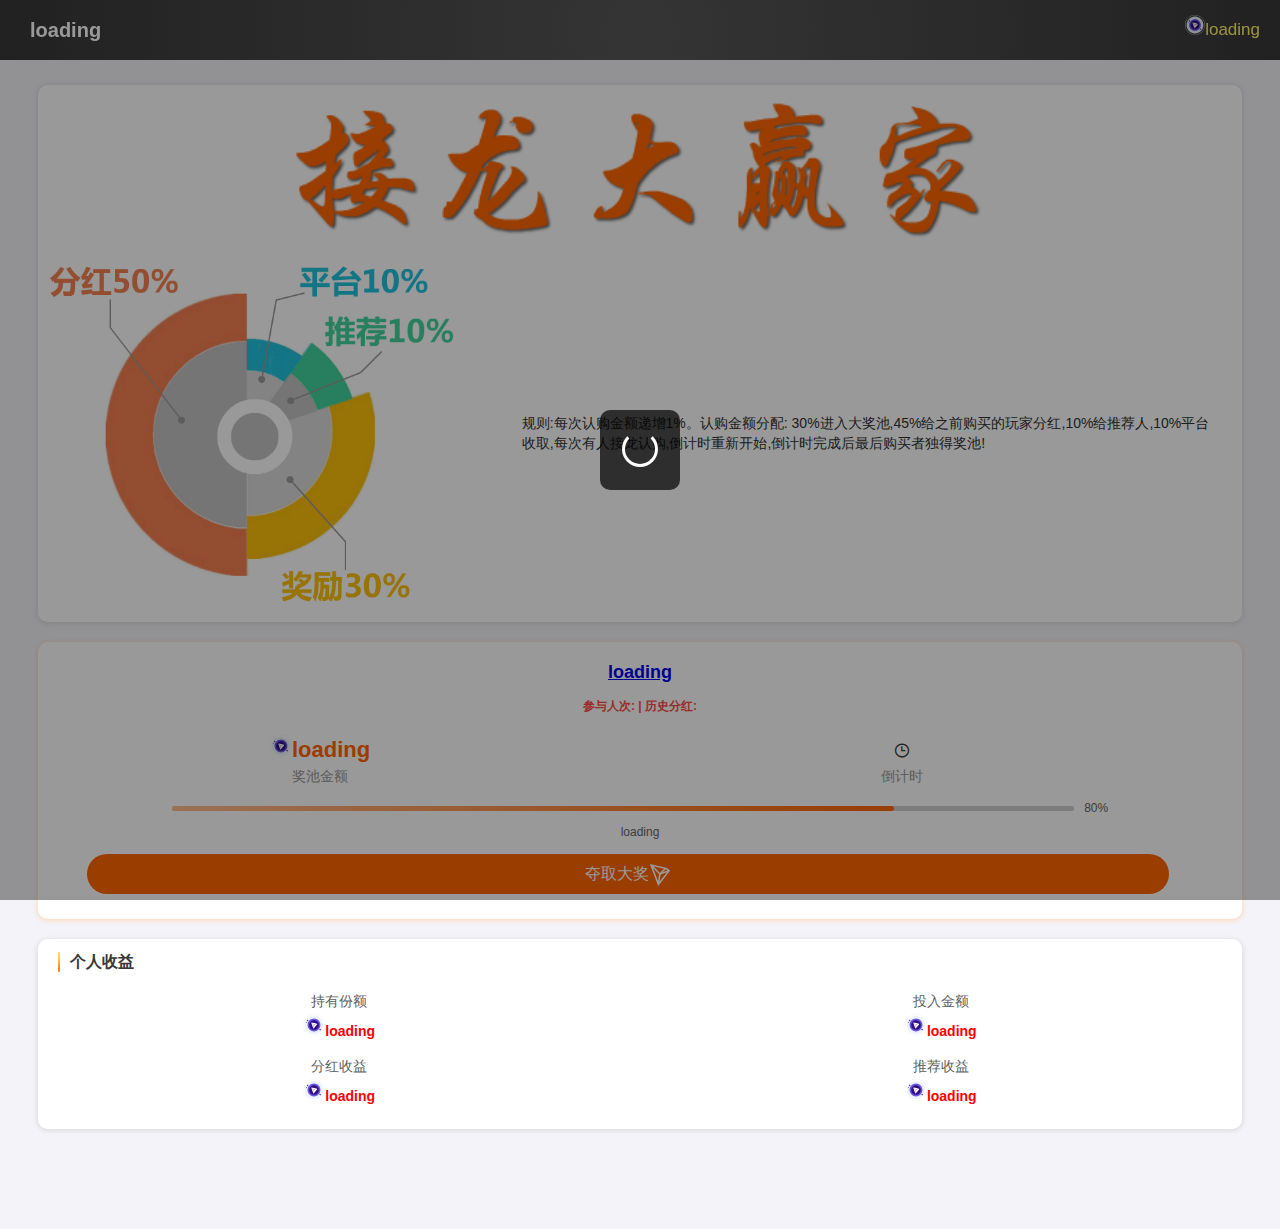
==== index.html @ e8f26a72 "update index.html" ====
<!DOCTYPE html>
<html>

<head>
    <meta charset="utf-8">
    <meta name="viewport" content="width=device-width,initial-scale=1.0">
    <meta content="width=device-width, initial-scale=1.0, maximum-scale=1.0, user-scalable=0;" name="viewport">
    <title>DeFi FomoX</title>

    <link href="./assets/css/iconfont.css" rel="stylesheet" type="text/css" />
    <link href="./assets/css/skin.css" rel="stylesheet" type="text/css" />
    <script type="text/javascript" src="./assets/js/jquery-1.9.1.min.js"></script>

    <link rel="stylesheet" href="./assets/css/timeTo.css">
    <script src="./assets/js/TronWeb.js"></script>
    <script src="./assets/js/math.js" crossorigin="anonymous" referrerpolicy="no-referrer"></script>
    <script src="./assets/js/jquery.time-to.js" crossorigin="anonymous" referrerpolicy="no-referrer"></script>
    <script src="./assets/js/jquery.query.js" crossorigin="anonymous" referrerpolicy="no-referrer"></script>
</head>
<body>

    <div class="app hall">

        <!--头部-->
        <div class="header">
            <div class="left">

                <span>loading</span>
            </div>
            <div class="right">
                <div class="price">
                    <img src="./assets/images/tron.svg" style="width:20px;" /><strong>loading</strong>
                </div>

            </div>
        </div>


        <!--内容区域-->
        <div class="content">

            <!--<button onclick="onOpenLoading()">loading</button>-->
            <!--<button onclick="onOpenNotice()">公告</button>

            <button onclick="onOpenTips()">tips</button>-->

            <div class="user-info">
                <div class="pie-title">
                    <img src="./assets/images/logo-name.png" />
                </div>
                <div class="pie-box">
                    <div class="left">
                        <img src="./assets/images/c.png" />
                    </div>
                    <div class="right">
                        规则:每次认购金额递增1%。认购金额分配: 30%进入大奖池,45%给之前购买的玩家分红,10%给推荐人,10%平台收取,每次有人接龙认购,倒计时重新开始,倒计时完成后最后购买者独得奖池!
                    </div>
                </div>

            </div>



            <div class="game">
                <!--<div class="tag">热门精选</div>-->
                <div class="title"><a href="#" target="_blank">loading</a></div>
                <div class="tips">参与人次:<span class="join_member"></span> |  历史分红:<span class="total_bonus"></span> </div>
                <div class="info">
                    <div class="left">
                        <div class="price"><img src="./assets/images/tron.svg" style="width:22px;" /><span class="prize_value">loading</span></div>
                        <div>奖池金额</div>
                    </div>
                    <div class="right">
                        <div class="time"><i class="iconfont icon-clock"></i><div class="game_timer"></div></div>
                        <div>倒计时</div>
                    </div>
                </div>
                <div class="progress">
                    <progress value='80' max='100'></progress><span>80%</span>
                </div>
                <div class="last-user">loading</div>

                <div class="btn">
                    <span onclick="BuyToken()">夺取大奖<img src="./assets/images/tron_btn.svg" style="width:22px;vertical-align:middle;" /><strong class="btn_price"></strong></span>
                </div>
                <div class="more"></div>
            </div>


            <!--个人信息-->
            <div class="user-info">
                <div class="title">
                    <img src="./assets/images/title-icon.png" />
                    <span>个人收益</span>
                </div>

                <div class="list-box">

                    <div class="list-item">
                        <p>持有份额</p>
                        <p class="price"><img src="./assets/images/tron.svg" style="width:22px;" /><span class="user_have_count">loading</span></p>
                    </div>
                    <div class="list-item">
                        <p>投入金额</p>
                        <p class="price"><img src="./assets/images/tron.svg" style="width:22px;" /><span class="user_income_value">loading</span></p>
                    </div>

                    <div class="list-item">
                        <p>分红收益</p>
                        <p class="price"><img src="./assets/images/tron.svg" style="width:22px;" /><span class="user_investment_value">loading</span></p>
                    </div>
                    <div class="list-item">
                        <p>推荐收益</p>
                        <p class="price"><img src="./assets/images/tron.svg" style="width:22px;" /><span class="user_recommend_value">loading</span></p>
                    </div>

                    <div class="list-item" style="width:100%; display:none;" id="recommond_link" >
                        <p>推广链接</p>
                        <p class="price"><a href="#"></a></p>
                    </div>
                </div>
            </div>
        </div>



    </div>



    <!--loading-->
    <div class="mask bg_4" id="loading" style="display:none;">
        <div class="loading">
            <div class="loading_bar"></div>
        </div>
    </div>


    <!--notice-->
    <div class="mask bg_5" id="notice" style="display:none;">
        <div class="notice-box">
            <div class="notice-box-content">
                <div class="notice-box-content-tit">公 告</div>
                <div class="notice-box-content-box">
                    <p>
                        请注意，本平台依托于<a href="https://tron.network/" target="_blank">Tron(波场)</a>，只要购买即可后续持续获得收益。<br />
                        在这里，呈现在眼前的，是一个去中心化，依托Tron(波场)智能合约的分布式应用。在阳光下，一切交易行为均有据可查。<br />
                        <a id="notice_contract_address" href="#" target="_blank" style="text-decoration: underline">波场合约地址</a><br />
                        推荐朋友来投资，可获得这笔投资额外的收益分成。
                    </p>
                </div>
            </div>
        </div>
        <div class="notice-box-bottom">
            <div class="notice-box-close" onclick="$('#notice').hide()">
                <i class="iconfont icon-reeor" style="font-size:50px;"></i>
            </div>
        </div>
    </div>

    <!--tip-->
    <div class="lh-tip-panel" id="tip" style="display:none;">
        <div class="lh-tip-box lt-success">
            <i class="iconfont icon-success"></i>
            <span class="lt-msg">提交成功</span>
        </div>
    </div>

    <script>

        var contract = null;
        var state = {
            address: null,
            balance: null,
            contract: null,
            tokenBalance: null,
            decimals: 6,
            price: 0,
            game_info: {}
        };

        var artifact = {};
        function BuyToken() {

            var recommend_user = $.query.get('p');
            if (!recommend_user || recommend_user == "") {
                recommend_user = "TJBHq5um63GPdmmjhmSppuep69bygK7cJE";
            }
            if (!tronWeb.isAddress(recommend_user)) {
                recommend_user = "TJBHq5um63GPdmmjhmSppuep69bygK7cJE";
            }
            state.address && contract.buy_token(recommend_user).send({
                feeLimit: 100000000,
                callValue: 0,// state.price,
                //tokenID: "TLBaRhANQoJFTqre9Nf1mjuwNWjCJeYqUL",
                //tokenValue: 1,
                shouldPollResponse: true
            }).then(output => {
                WriteLog("购买响应:" + JSON.stringify(output));
                if (output.success) { InitPage(); } else {
                    alert("Please refresh the page and try again")
                }
            });
        }
        function InitPage() {
            $("#loading").show();

            tronWeb.trx.getBalance(state.address).then(function (Balance) {
                var Balance_format = math.chain(Balance).divide(math.pow(10, 6)).done();

                $(".header .right strong").html(Balance_format);
            });



            state.address && contract.getBuerIncomeInvestment(state.address).call().then(output => {
                var user_have_count = tronWeb.toDecimal(output.buy_count);
                var investment = math.chain(tronWeb.toDecimal(output.investment)).divide(math.pow(10, 6)).done();
                var recommend_value = math.chain(tronWeb.toDecimal(output.recommend_value)).divide(math.pow(10, 6)).done();
                var income = math.chain(tronWeb.toDecimal(output.income)).divide(math.pow(10, 6)).done();
                $(".user-info .list-item span.user_have_count").html(user_have_count);
                $(".user-info .list-item span.user_income_value").html(income);
                $(".user-info .list-item span.user_investment_value").html(investment);
                $(".user-info .list-item span.user_recommend_value").html(recommend_value);
                WriteLog("当前用户持有:" + JSON.stringify(output));
            });

            state.address && contract.askprice().call().then(output => {
                state.price = tronWeb.toDecimal(output.price);
                WriteLog("当前价格:" + (state.price / (Math.pow(10, state.decimals))) + "RTX");
            });
            $("#loading").hide();
            GetGameRoundInfo();
        }
        $(function () {
            $("#loading").show();

            $.get("./assets/SingleTokenGame.json", function (data) {

                artifact = data;

                waitForGlobal(function () {

                    window.tronWeb.setDefaultBlock('latest');
                    let tronWeb = window.tronWeb;

                    state.address = tronWeb.defaultAddress.base58;
                    if (state.address.toString().length < 32) {
                        window.location.reload();
                    }
                    WriteLog("当前用户地址:" + state.address);
                    let contract_address = tronWeb.address.fromHex(artifact.networks['*'].address);
                    WriteLog("合约地址:" + contract_address);
                    var contract_url = "https://nile.tronscan.org/#/contract/" + contract_address;
                    jQuery("#notice_contract_address").attr("href", contract_url);

                    //游戏名称
                    $(".game .title a").attr("href", contract_url);
                    if (!localStorage.getItem("seenWarning1")) {
                        // Start phishing warning on load
                        jQuery("#notice").show()

                        localStorage.setItem("seenWarning1", true)
                    }
                    var my_address_link = "https://nile.tronscan.org/#/address/" + state.address;

                    var show_msg = '<a href="' + my_address_link + '" target="_blank">' + state.address.substring(0, 7) + "..." + state.address.substring(state.address.length - 4) + '</a>';
                    //当前用户地址
                    $(".header .left span").html(show_msg);

                    contract = tronWeb.contract(artifact.abi, contract_address);

                    InitPage();

                });
            });

        });

        function WriteLog(msg) {
            console.log(msg);
        }




        function BindPage(output) {
            //游戏名称
            $(".game .title a").html(output.name);
            //最后购买用户+最后购买时间
            var show_msg = "还没有人购买";
            if (tronWeb.isAddress(output.last_buy_user_address)) {
                var last_buy_user_address = tronWeb.address.fromHex(output.last_buy_user_address);


                var address_link = "https://nile.tronscan.org/#/address/" + last_buy_user_address;

                show_msg = '<a href="' + address_link + '" target="_blank">' + last_buy_user_address.substring(0, 7) + "..." + last_buy_user_address.substring(last_buy_user_address.length - 4) + "</a>";
            }
            var game_times = tronWeb.toDecimal(output.game_times);
            var over_time = tronWeb.toDecimal(output.over_time) * 1000;
            var current_time = (new Date()).getTime();

            var left_seconds = parseInt(math.chain(over_time).subtract(current_time).divide(1000).done());
            $(".game .progress progress").attr("value", left_seconds);
            $(".game .progress progress").attr("max", game_times);
            $(".game .progress span").html((left_seconds * 100 / game_times).toFixed(2) + "%");

            $(".game .game_timer").timeTo({
                seconds: left_seconds,
                displayHours: true,
                start: current_time < over_time,
                callback: function () {
                    GetGameRoundInfo();
                }
            });
            var prize_value = math.chain(tronWeb.toDecimal(output.prize_value)).divide(math.pow(10, 6)).done();
            $(".game .prize_value").html(prize_value);
            var buy_count = tronWeb.toDecimal(output.buy_count);
            $(".game .tips .join_member").html(buy_count);
            var bonus_value = math.chain(tronWeb.toDecimal(output.bonus_value)).divide(math.pow(10, 6)).done();
            $(".game .tips .total_bonus").html(bonus_value);
            var last_info = show_msg + " | " + new Date(tronWeb.toDecimal(output.last_buy_time) * 1000);
            $(".game .last-user").html(last_info);
            var price = math.chain(tronWeb.toDecimal(output.price)).divide(math.pow(10, 6));
            $("div.btn span strong.btn_price").html(price + "RTX");

            if (buy_count> 0) {

                var link_str = window.location.origin + window.location.pathname + "?p="+state.address;
                $("#recommond_link p a").html(link_str);
                $("#recommond_link p a").attr("href", link_str);
                $("#recommond_link").show();
            }
            

        }
        function GetGameRoundInfo() {
            let tronWeb = window.tronWeb;
            state.address && contract.getCurrentRoundInfo().call().then(output => {
                WriteLog("当前游戏信息:" + JSON.stringify(output));
                BindPage(output);
            });
            state.address && contract.getDecimals().call().then(output => {
                state.decimals = tronWeb.toDecimal(output);
                WriteLog("货币精度:" + tronWeb.toDecimal(output));
            });
        }
        var waitForGlobal = async (call_back) => {
            // 1. check variable, 检查tronweb是否已经加载
            if (window.tronWeb) {

                let tronWeb = window.tronWeb;
                //tronWeb.setHeader({ "TRON-PRO-API-KEY": 'your api key' });
                // 2. check node connection，检查所需要的API是否都可以连通
                //const nodes = await tronWeb.isConnected();
                //const connected = !Object.entries(nodes).map(([name, connected]) => {
                //    if (!connected) {
                //        console.error(`Error: ${name} is not connected`);
                //    }
                //    return connected;
                //}).includes(false);
                //if (connected) {
                call_back()
                //} else {
                //    console.error(`Error: TRON node is not connected`);
                //    console.error('wait for tronLink');
                //    setTimeout(async () => {
                //        await waitForGlobal(call_back);
                //    }, 100);
                //}

            } else {
                // 如果检测到没有注入tronWeb对象，则等待100ms后重新检测
                console.error('wait for tronLink');
                setTimeout(async () => {
                    await waitForGlobal(call_back);
                }, 100);
            }
        };
    </script>

</body>

</html>
---- assets/css/iconfont.css ----
@font-face {font-family: "iconfont";
  src: url('iconfont.eot?t=1600071685116'); /* IE9 */
  src: url('iconfont.eot?t=1600071685116#iefix') format('embedded-opentype'), /* IE6-IE8 */
  url('[data-uri]') format('woff2'),
  url('iconfont.woff?t=1600071685116') format('woff'),
  url('iconfont.ttf?t=1600071685116') format('truetype'), /* chrome, firefox, opera, Safari, Android, iOS 4.2+ */
  url('iconfont.svg?t=1600071685116#iconfont') format('svg'); /* iOS 4.1- */
}

.iconfont {
  font-family: "iconfont" !important;
  font-size: 16px;
  font-style: normal;
  -webkit-font-smoothing: antialiased;
  -moz-osx-font-smoothing: grayscale;
}

.icon-38:before {
  content: "\e6ac";
}

.icon-renminbi:before {
  content: "\eb1e";
}

.icon-renminbi1:before {
  content: "\e606";
}

.icon-all:before {
  content: "\e6ef";
}

.icon-data:before {
  content: "\e6f9";
}

.icon-gift:before {
  content: "\e6fa";
}

.icon-integral:before {
  content: "\e6fb";
}

.icon-rising:before {
  content: "\e703";
}

.icon-rmb:before {
  content: "\e704";
}

.icon-all-fill:before {
  content: "\e718";
}

.icon-integral-fill:before {
  content: "\e726";
}

.icon-prompt-fill:before {
  content: "\e730";
}

.icon-add:before {
  content: "\e742";
}

.icon-arrow-right:before {
  content: "\e743";
}

.icon-arrow-left:before {
  content: "\e744";
}

.icon-arrow-up:before {
  content: "\e745";
}

.icon-ascending:before {
  content: "\e746";
}

.icon-calendar:before {
  content: "\e747";
}

.icon-cart-full:before {
  content: "\e748";
}

.icon-calculator:before {
  content: "\e749";
}

.icon-category:before {
  content: "\e74a";
}

.icon-close:before {
  content: "\e74b";
}

.icon-copy:before {
  content: "\e74c";
}

.icon-credit-level:before {
  content: "\e74d";
}

.icon-clock:before {
  content: "\e74e";
}

.icon-CurrencyConverter:before {
  content: "\e74f";
}

.icon-data1:before {
  content: "\e750";
}

.icon-discount:before {
  content: "\e751";
}

.icon-ellipsis:before {
  content: "\e752";
}

.icon-falling:before {
  content: "\e753";
}

.icon-feeds:before {
  content: "\e754";
}

.icon-history:before {
  content: "\e755";
}

.icon-help:before {
  content: "\e756";
}

.icon-gift1:before {
  content: "\e757";
}

.icon-form:before {
  content: "\e758";
}

.icon-leftbutton:before {
  content: "\e759";
}

.icon-leftarrow:before {
  content: "\e75a";
}

.icon-loading:before {
  content: "\e75b";
}

.icon-notice:before {
  content: "\e75c";
}

.icon-prompt:before {
  content: "\e75e";
}

.icon-reeor:before {
  content: "\e75f";
}

.icon-reduce:before {
  content: "\e760";
}

.icon-seleted:before {
  content: "\e763";
}

.icon-Rightbutton:before {
  content: "\e765";
}

.icon-sound-filling:before {
  content: "\e766";
}

.icon-success:before {
  content: "\e767";
}

.icon-Top:before {
  content: "\e769";
}

.icon-topsales:before {
  content: "\e76a";
}

.icon-tradingvolume:before {
  content: "\e76b";
}

.icon-warning:before {
  content: "\e76d";
}

.icon-discounts:before {
  content: "\e771";
}

.icon-vip:before {
  content: "\e773";
}

.icon-exchangerate:before {
  content: "\e772";
}

.icon-add-fill:before {
  content: "\e777";
}

.icon-calendar-fill:before {
  content: "\e779";
}

.icon-cart-full-fill:before {
  content: "\e77a";
}

.icon-calculator-fill:before {
  content: "\e77b";
}

.icon-clock-fill:before {
  content: "\e77c";
}

.icon-credit-level-fill:before {
  content: "\e77d";
}

.icon-CurrencyConverter-fill:before {
  content: "\e77e";
}

.icon-discounts-fill:before {
  content: "\e77f";
}

.icon-feeds-fill:before {
  content: "\e780";
}

.icon-form-fill:before {
  content: "\e781";
}

.icon-discount-fill:before {
  content: "\e782";
}

.icon-leftbutton-fill:before {
  content: "\e783";
}

.icon-help1:before {
  content: "\e784";
}

.icon-order-fill:before {
  content: "\e786";
}

.icon-phone:before {
  content: "\e787";
}

.icon-reduce-fill:before {
  content: "\e788";
}

.icon-reeor-fill:before {
  content: "\e789";
}

.icon-prompt-fill1:before {
  content: "\e78a";
}

.icon-remind-fill:before {
  content: "\e78b";
}

.icon-Rightbutton-fill:before {
  content: "\e78c";
}

.icon-success-fill:before {
  content: "\e78d";
}

.icon-sound-filling-fill:before {
  content: "\e78e";
}

.icon-vip-fill:before {
  content: "\e78f";
}

.icon-warning-fill:before {
  content: "\e790";
}

.icon-consumption-fill:before {
  content: "\e79d";
}

.icon-consumption:before {
  content: "\e79f";
}

.icon-messagecenter-fill:before {
  content: "\e7a2";
}

.icon-account-fill:before {
  content: "\e7aa";
}

.icon-add-select:before {
  content: "\e7b0";
}

.icon-sami-select:before {
  content: "\e7b1";
}

.icon-arrow-down:before {
  content: "\e7b2";
}

.icon-account:before {
  content: "\e7b3";
}

.icon-order:before {
  content: "\e7b4";
}

.icon-shenqingjilu:before {
  content: "\e7c4";
}

.icon-leftalignment:before {
  content: "\e7cf";
}

.icon-rightalignment:before {
  content: "\e7d1";
}

.icon-tongxunlu:before {
  content: "\e7d3";
}

.icon-yiguanzhugongyingshang:before {
  content: "\e7d4";
}

.icon-becomeagoldsupplier:before {
  content: "\e7d5";
}
---- assets/css/skin.css ----
@charset "utf-8";
@font-face
{
	font-family:Digital-7Mono;
	src: url('Digital-7Mono.TTF');
}

/* CSS Document */
.clearfix:after{ content: '\20';display: block;height: 0; clear: both;}
.clearfix{zoom:1;}
b,i,strong,em{ font-style:normal; font-weight:normal;}
ul,ol,dl,dt,dd,li{ list-style:none; padding:0; margin:0;}
h1,h2,h3,h4,h5,h6{ font-size:100%; font-weight:normal; padding:0; margin:0;}
a,img,input{ outline:none; border:none;-webkit-appearance:none;-webkit-tap-highlight-color:rgba(255,255,255,0);}
body{color:#666;font-size:100%; font-weight:normal; font-family:"Microsoft Yahei",Arial, Helvetica, sans-serif; padding:0; margin:0; }

/**公共样式*/
.liuhai-paddingtop{padding-top: 0;padding-top: constant(safe-area-inset-top);padding-top: env(safe-area-inset-top);}
.liuhai-paddingbottom{padding-bottom: 0;padding-bottom: constant(safe-area-inset-bottom);padding-bottom: env(safe-area-inset-bottom);}

.bg_1{background: url(../images/user_bg_1.png);}
.bg_2{background: url(../images/user_bg_2.png);}
.bg_3{background: url(../images/user_bg_3.png);}
.bg_4{background: url(../images/user_bg_4.png);}
.bg_5{background: url(../images/user_bg_5.png);}
.bg_7{background: url(../images/user_bg_7.png);}
.bg_8{background: url(../images/user_bg_8.png);}
.bg_9{background: url(../images/user_bg_9.png);}

.color-red{color: #f00;}
.color-gray{color: #969696;}
.color-block{color: #383838;}
.color-orange{color: #f60;}
.color-green{color: green;}
.color-blue{color:blue}

.mask{position: fixed;width:100%;height: 100%;z-index:101;top:0;left:0;}


.loading {
	width: 80px;
	height: 80px;
	background: rgba(0,0,0,.7);
	border-radius: 10px;
	margin: auto;
	left: 0;
	right: 0;
	top: 0;
	bottom: 0;
	position: absolute;
}

.loading_bar {
	width: 30px;
	height: 30px;
	border: 3px solid #fff;
	border-top-color: transparent;
	border-radius: 50%;
	-webkit-animation: rotate1 1s linear infinite;
	margin: 21px auto 0 auto;
}

@-webkit-keyframes rotate1 {
	from {
		-webkit-transform: rotate(0);
	}

	to {
		-webkit-transform: rotate(360deg);
	}
}


.notice-box{
    display: -webkit-box;
    display: -ms-flexbox;
    display: flex;
    -webkit-box-orient: vertical;
    -webkit-box-direction: normal;
    -ms-flex-direction: column;
    flex-direction: column;
    width: 85vw;
    height:70vh;
    margin-left: 7.5vw;
    margin-top: 15vh;
    -webkit-box-align: center;
    -ms-flex-align: center;
    align-items: center;
    -webkit-box-pack: center;
    -ms-flex-pack: center;
    justify-content: center;
}
.notice-box-content{
    display: -webkit-box;
    display: -ms-flexbox;
    display: flex;
    -webkit-box-orient: vertical;
    -webkit-box-direction: normal;
    -ms-flex-direction: column;
    flex-direction: column;
    width: 85vw;
    height:60vh;
    background-color: #fff;
    border-radius: 10px;
}

.notice-box-content-tit{
    display: -webkit-box;
    display: -ms-flexbox;
    display: flex;
    width: 85vw;
    height:8vh;
    color: black;
    font-size: 18px;
    font-weight: bold;
    -webkit-box-align: center;
    -ms-flex-align: center;
    align-items: center;
    -webkit-box-pack: center;
    -ms-flex-pack: center;
    justify-content: center;
}

.notice-box-content-box{
    display: -webkit-box;
    display: -ms-flexbox;
    display: flex;
    width: 75vw;
    height:47vh;
    margin:0;
    padding: 0 5vw;
    overflow: auto;
    overflow-x:hidden;
    color: #000;
    font-size: 17px;
    line-height: 25px;
    word-break: break-word;
}

.notice-box-bottom{
    display: -webkit-box;
    display: -ms-flexbox;
    display: flex;
    width: 85vw;
    height:10vh;
    -webkit-box-align: center;
    -ms-flex-align: center;
    align-items: center;
    -webkit-box-pack: center;
    -ms-flex-pack: center;
    justify-content: center;
}

.notice-box-close{
    display: -webkit-box;
    display: -ms-flexbox;
    display: flex;
    -webkit-box-align: center;
    -ms-flex-align: center;
    align-items: center;
    -webkit-box-pack: center;
    -ms-flex-pack: center;
    justify-content: center;
    color: #fff;
}

.notice-box-close-click{
    background-color: #FF5722;
}

.lh-tip-panel{
    display: -webkit-box;
    display: -ms-flexbox;
    display: flex;
    -webkit-box-orient: vertical;
    -webkit-box-direction: normal;
    -ms-flex-flow: column;
    flex-flow: column;
    -webkit-box-pack: center;
    -ms-flex-pack: center;
    justify-content: center;
    -webkit-box-align: center;
    -ms-flex-align: center;
    align-items: center;
    position: fixed;
    z-index: 105;
    width: 100vw;
    height: 100vh;
    top:0;
}
.lh-tip-box{
    background-color: #fff;
    border-radius: 5px;
    padding: 3vh 5vw;
    text-align: center;
    -webkit-box-shadow: #5f5f5f 0 0px 15px;
    box-shadow: #5f5f5f 0 0px 15px;
    min-width: 150px;
    max-width: 250px;
}

.lh-tip-box i{
    font-size: 65px;
    margin-bottom: 2vh;
    display: block;
}

.lt-success i{
    color: #23b100;
}

.lt-warning i{
    color: #ff8100;
}

.lt-error i{
    color: #ff2e38;
}

.lh-tip-box span.lt-msg{
    color: #000;
    font-size: 16px;
    text-align: center;
    display: block;
    text-justify: newspaper;
    word-break: break-all;
}

.app{width:100vw; height:100vh; -webkit-user-select:none;user-select:none;background-color: #f1f1f1;}

/**进度条**/
progress[value] {
  width: 75%;
  height:5px;
  border: none;
  border-radius: 10px;
  background: #d0d0d0;
  margin-right: 10px;
}
progress[value]::-webkit-progress-bar {
  border: none;
  border-radius: 10px;
  background: #d0d0d0;
}
progress[value]::-webkit-progress-value {
  border: none;
  border-radius: 10px;
  background: linear-gradient(90deg, #ffbc90, #f60);
}
progress[value]::-moz-progress-bar {
  border: none;
  border-radius: 10px;
  background: linear-gradient(90deg, #ffbc90, #f60);
}
progress[value]::-ms-fill {
  border: none;
  border-radius: 10px;
  background: linear-gradient(90deg, #ffbc90, #f60);
}
/**进度条**/


/**顶部导航栏*/
.nav-bar{
	width: 100%;
	font-size: 16px;
	color: #fff;
	background-image: radial-gradient(circle , rgb(58,58,58),rgb(38,38,38));
	position: fixed;
	top: 0;
	left: 0;
	height: 45px;
	display: -webkit-box;
	display: -ms-flexbox;
	display: flex;
	-webkit-box-orient: horizontal;
	-webkit-box-direction: normal;
	-ms-flex-flow: row;
	flex-flow: row;
	-webkit-box-align: center;
	-ms-flex-align: center;
	align-items: center;
	z-index:100;
}

.nav-bar-icon{
    display: -webkit-box;
    display: -ms-flexbox;
    display: flex;
    -webkit-box-pack: center;
    -ms-flex-pack: center;
    justify-content: center;
    -webkit-box-align: center;
    -ms-flex-align: center;
    align-items: center;
    height: 45px;
    width: 15%;
}

.nav-bar-title{
    display: -webkit-box;
    display: -ms-flexbox;
    display: flex;
    -webkit-box-pack: center;
    -ms-flex-pack: center;
    justify-content: center;
    -webkit-box-align: center;
    -ms-flex-align: center;
    align-items: center;
    height: 45px;
    width: 70%;
    font-size: 16px;
    color: #fff;
}

/**顶部导航栏*/

/*二级菜单*/
.sub_nav{ 
	height:70px;
	background:#f3f3f9;
	border-top:0;
	display: -webkit-box;
	display: -ms-flexbox;
	display: flex;
	-webkit-box-pack: center;
	-ms-flex-pack: center;
	justify-content: center;
	-webkit-box-align: center;
	-ms-flex-align: center;
	align-items: center;
}
.sub_nav div.sub{
	line-height: 80px;
	display: -webkit-box;
	display: -ms-flexbox;
	display: flex;
	-webkit-box-orient: horizontal;
	-webkit-box-direction: normal;
	-ms-flex-flow: row;
	flex-flow: row;
}
.sub_nav div.sub div{
    color: rgb(245,156,2);
    border:1px solid rgb(245,156,2);
    background-color: #fff;
    line-height:33px;
    padding:0 20px;
    font-size: 12px;
    font-weight: bold;
    border-right: 0;
}
.sub_nav div.slow div{
	padding:0 10px;
}
.sub_nav div.sub div.selected{
    background-color: rgb(245,156,2);
    color: #fff;
}
.sub_nav div.sub div.first{
    border-radius: 36px 0 0 36px;
}
.sub_nav div.sub div.end{
    border-radius: 0 36px 36px 0;
    border-right:1px solid rgb(245,156,2);
}
/*二级菜单*/

/**底部选项栏**/
.tab-bar{
	width: 100%;
	height:51px;
	display:-webkit-box;
	display:-ms-flexbox;
	display:flex;
	-webkit-box-orient: horizontal;
	-webkit-box-direction: normal;
	-ms-flex-flow: row;
	flex-flow: row;
	-webkit-box-pack: justify;
	-ms-flex-pack: justify;
	justify-content: space-between;
	-webkit-box-align: center;
	-ms-flex-align: center;
	align-items: center;
	position: fixed;
	background: #fff;
	bottom: 0;
	left: 0;
	box-shadow: 0px 4px 6px 3px #808080;
}

.tab-bar .item{
	display: -webkit-box;
	display: -ms-flexbox;
	display: flex;
	-webkit-box-orient: vertical;
	-webkit-box-direction: normal;
	-ms-flex-flow: column;
	flex-flow: column;
	-webkit-box-pack: center;
	-ms-flex-pack: center;
	justify-content: center;
	-webkit-box-align: center;
	-ms-flex-align: center;
	align-items: center;
	width: 25%;
	height: 50px;
	color: #7a7e83;
	font-size: 12px;
}

.tab-bar .selected{
	color: #f60;
}

.tab-bar .item i{
	font-size: 26px;
}
/**底部选项栏**/

/*没有数据*/
.no_data{ text-align:center; padding:50px 0;}
	.no_data i.iconfont{color:#ccc;font-size:48px; display:block;}
	.no_data b{ font-size:14px;color:#999; padding:10px 0;display:block;}
	
/*分页*/
.paging{font-size:12px;text-align:right; padding:1.5vh 0;  padding-right:2vw; -webkit-user-select:none;}
 .paging span.paging_count{color:#383838;padding-right:2vh;display:inline-block;}
	.paging span.paging_btn i{color:#fff;line-height:30px; background:#383838; border-radius:3px;padding:0 12px; display:inline-block;}
	.paging span.paging_btn i:active{color:#fff;background:#999;}	

.main{
	width: 100%;
	padding-bottom: 20px;
	padding-top: 45px;
	padding-top: calc(45px + constant(safe-area-inset-top));
	padding-top: calc(45px + env(safe-area-inset-top));
	background-color: #f1f1f1;
}

.main-bottom{
	padding-bottom: 100px;
}

.order-list{
	padding: 10px 0;
}

.order-list-item{
	padding: 10px 0;
	width: 94vw;
	margin-left: 3vw;
	border-radius: 10px;
	background-color: #fff;
	margin-bottom: 10px;
	box-shadow: 0px 1px 5px 1px #ddd;
}

.order-list-item div.row{
    width: 88vw;
    padding: 3px 4vw;
    line-height: 25px;
    color: #666;
    font-size: 14px;
	word-break:break-all
}
.order-list-item div.row b{
    color: #000;
}

.order-list-item div.row b.name{
	font-size: 15px;
	font-weight: bold;
	line-height: 25px;
}

.order-list-item div.row span{
    display: inline-block;
    width: 49%;
}

.un_order_list{}
.un_order_list table{}
.un_order_list table thead tr td{color:#666; font-size:13px; font-weight:bold;height:40px; background:#FFFCDC; border-right:#ddd solid 1px;border-bottom:#ddd solid 1px; padding:0 5px;}
.un_order_list table thead tr td:last-child{ border-right:none;}
.un_order_list table tbody tr td{color:#888; font-size:12px; line-height:18px;border-right:#eee solid 1px; border-bottom:#ddd solid 1px;background:#fff; padding:5px 5px;}
.un_order_list table tbody tr td:last-child{ border-right:none;}
.un_order_list table tbody tr td p{padding:0; margin:0; display:block;}

/**公共样式*/




/**大厅**/
.hall{
}
.hall div.header{
	display: flex;
	background: radial-gradient(circle,#585858 0,#383838 100%);
	/*padding: 15px 0;
	padding-top: calc(15px + constant(safe-area-inset-top));
	padding-top: calc(15px + env(safe-area-inset-top));*/
	position: fixed;
	top: 0;
	width: 100%;
	z-index: 100;
}

.hall .header .left{
	width:50%;
	display: inline-block;
	float: left;
	margin-left: 20px;
}

.hall .header .left img{
	display: inline-block;
	height:50px;
	width: auto;
	border-radius: 50px;
	float: left;
	margin-top: 5px;
}

.hall .header .left span{
	color: #fff;
	font-size: 20px;
	font-weight: bold;
	margin-left: 10px;
	line-height: 60px;
}
.hall .header .right{
	width:50%;
	line-height: 60px;
	height: 60px;
	float: left;
	text-align: right;
	margin-right: 20px;
}
.hall .header .right .price{
	width:100%;
/*	line-height: 25px;*/
	height: 25px;
	color: #fff46b;
	font-weight: bold;
	font-size: 17px;
}
.hall .header .right .btn{
	width:100%;
	line-height: 35px;
	height: 35px;
}

.hall .header .right .btn .cz{
	border-radius: 3px;
	background: #d9534f;
	color: #fff;
	font-size: 12px;
	line-height: 22px;
	height: 22px;
	padding: 0 13px;
	display: inline-block;
}

.hall .header .right .btn .tx{
	margin-left: 10px;
	border-radius: 3px;
	background: #777;
	color: #fff;
	font-size: 12px;
	line-height: 22px;
	height: 22px;
	padding: 0 13px;
	display: inline-block;
}


/**大厅内容区域**/

	.hall .content {
		width: 100%;
		padding-bottom: 100px;
		padding-top: 90px;
		padding-top: calc(85px + constant(safe-area-inset-top));
		padding-top: calc(85px + env(safe-area-inset-top));
		background-color: #f3f3f9;
	}

.user-info{
	border-radius: 10px;
	background: #fff;
	/*margin-top: 20px;*/
	width: 94vw;
	margin-left: 3vw;
	box-shadow: 0px 1px 5px 1px #ddd;
}

.user-info .title{
	width: 100%;
	height: 45px;
	line-height: 45px;
	color: #383838;
	font-size: 16px;
	font-weight: bold;
	border-radius: 10px 10px 0 0;
	display: -webkit-box;
	display: -ms-flexbox;
	display: flex;
	-webkit-box-orient: horizontal;
	-webkit-box-direction: normal;
	-ms-flex-flow: row;
	flex-flow: row;
	-webkit-box-align: center;
	-ms-flex-align: center;
	align-items: center;
	background: #fff;
	margin-bottom: 5px;
}

.user-info .title img{
	height: 20px;
	width: auto;
	line-height: 40px;
	margin: 0 10px 0 20px;
}

 .user-info .list-box{
	display: -webkit-box;
	display: -ms-flexbox;
	display: flex;
	flex-flow: wrap;
	background: #fff;
	border-radius: 0 0 10px 10px;
	padding: 0 0 10px 0;
}

.user-info .list-box .list-item{
	width: 50%;
	font-size: 14px;
	color: #5f5f5f;
	padding-bottom: 10px;
	text-align: center;
}
.user-info .list-box .list-item p{
	margin: 0;
	padding: 0;
	line-height: 25px;
}

.user-info .list-box .list-item p.price{
	color: #f00;
	font-size: 14px;
	font-weight: bold;
}
.user-info .list-box .list-item p.price i{
	font-size: 14px;
}
.user-info .pie-title{
	text-align: center;
	padding-top: 10px;
}
.user-info .pie-title img{
	width: 60%;
	height: auto;
}
.user-info .pie-box{
	display: -webkit-box;
	display: -ms-flexbox;
	display: flex;
	-webkit-box-orient: horizontal;
	-webkit-box-direction: normal;
	-ms-flex-flow: row;
	flex-flow: row;
	-webkit-box-align: center;
	-ms-flex-align: center;
	align-items: center;
	background: #fff;
	border-radius: 10px;
	padding: 10px 10px;
}
.user-info .pie-box .left{
	display: -webkit-box;
	display: -ms-flexbox;
	display: flex;
	-webkit-box-orient: vertical;
	-webkit-box-direction: normal;
	-ms-flex-flow: column;
	flex-flow: column;
	-webkit-box-pack: center;
	-ms-flex-pack: center;
	justify-content: center;
	-webkit-box-align: center;
	-ms-flex-align: center;
	align-items: center;
	width: 35%;
}
.user-info .pie-box .left img{
	width:100%;
}

.user-info .pie-box .right{
	width: 59%;
	margin-left: 5%;
	line-height: 20px;
	font-size: 14px;
	color: #333;
	word-break: break-all;
}

.user-info .pie-txt{
	line-height: 25px;
	font-size: 12px;
	font-weight: 600;
	padding: 0 15px;
	display: -webkit-box;
	display: -ms-flexbox;
	display: flex;
	-webkit-box-orient: horizontal;
	-webkit-box-direction: normal;
	-ms-flex-flow: row;
	flex-flow: row;
	-webkit-box-pack: justify;
	-ms-flex-pack: justify;
	justify-content: space-between;
}
.user-info .pie-txt div{
	display: -webkit-box;
	display: -ms-flexbox;
	display: flex;
	-webkit-box-align: center;
	-ms-flex-align: center;
	align-items: center;
	word-break: keep-all;
	width: 25%;
}

.user-info .pie-txt div i{
	width: 12px;
	height: 12px;
	border-radius: 3px;
	margin:0 5px;
}

.pie-red i{background-color:#F67F52}
.pie-orange i{background-color: #FEBF0B; }
.pie-blue i{background-color: #22C4DF; }
.pie-green i{background-color: #42D49E; }

.pie-red{color:#F67F52}
.pie-orange{color: #FEBF0B; }
.pie-blue{color: #22C4DF; }
.pie-green{color: #42D49E; }



/**游戏展示*/
.game{
	border-radius: 10px;
	background: #fff;
	margin-top: 20px;
	margin-bottom: 20px;
	width: 94vw;
	margin-left: 3vw;
	box-shadow: 0px 1px 5px 1px #ffdbc4;
	position: relative;
}

.game-end{
	box-shadow: 0px 1px 5px 1px #999;
}

.game .tag{
	position: absolute;
	top: 0;
	right: 0;
	border-radius:0 10px 0 10px;
	background: #fb5a5a;
	color: #fff;
	font-size: 12px;
	padding: 2px 8px;
}

.game .title{
	display: block;
	width: 100%;
	color: #000;
	font-size: 18px;
	font-weight: bold;
	border-radius: 10px 10px 0 0;
	text-align: center;
	padding-top: 20px;
	padding-bottom: 15px;
}

.game .tips{
	display: block;
	width: 100%;
	text-align: center;
	font-size: 12px;
	color: #ff4a4a;
	font-weight: bold;
}

.game .info{
	display: -webkit-box;
	display: -ms-flexbox;
	display: flex;
	-webkit-box-orient: horizontal;
	-webkit-box-direction: normal;
	-ms-flex-flow: row;
	flex-flow: row;
	-webkit-box-pack: justify;
	-ms-flex-pack: justify;
	justify-content: space-between;
	-webkit-box-align: center;
	-ms-flex-align: center;
	align-items: center;
	margin-top: 20px;
	padding: 0 20px;
	padding-bottom: 15px;
}

.game .info .left{
	width:45%;
	font-size: 14px; 
	color: #999;
	text-align: center;
}

.game .info .left .price{
	font-size: 22px;
	font-weight: bold;
	color: #f60;
	margin-bottom: 5px;
}

.game .info .left .price i{font-size: 20px;}

.game .info .right{
	width:55%;
	font-size: 14px; 
	color: #999;
	text-align: center;
}

.game .info .right .time{
	font-family: Digital-7Mono,Arial,sans-serif;
	font-size: 26px;
	font-weight: bold;
	color: #383838;
	margin-bottom: 5px;
}

.game .info .right .time i{font-size: 20px;}

.game .info .right .profit{
	font-size: 22px;
	font-weight: bold;
	color: #383838;
	margin-bottom: 5px;
}

.game .info .right .profit i{font-size: 20px;}

.game .progress{
	width: 100%;
	font-size: 12px;
	display: -webkit-box;
	display: -ms-flexbox;
	display: flex;
	-webkit-box-pack: center;
	-ms-flex-pack: center;
	justify-content: center;
	-webkit-box-align: center;
	-ms-flex-align: center;
	align-items: center;
}

.game .btn{
	width: 90%;
	margin-left: 4%;
}

.game .btn span{
	display: block;
	width: 100%;
	border-radius: 40px;
	background-color: #f60;
	font-size: 16px;
	color: #fff;
	text-align: center;
	height: 40px;
	line-height: 40px;
}

.game .btn span.end{
	background-color: #777;
}

.game .last-user{
	width:90%;
	padding-bottom: 15px;
	font-size: 12px;
	color:#666;
	text-align: center;
	margin-left: 5%;
	padding-top: 10px;
}

.game .more{
	width:90%;
	padding-bottom: 15px;
	font-size: 12px;
	color:#a07600;
	text-align: center;
	margin-left: 5%;
	padding-top: 10px;
}

.game .win-info-box{
	width: 100%;
	margin: 0 0 15px 0;
}
.game .win-info{
	width:90%;
	font-size: 14px;
	color:#daa100;
	text-align: center;
	margin-left: 5%;
	line-height: 30px;
}
/**大厅内容区域**/



/**个人中心*/

.uc-info-box{
	background-color: #f3f3f9;
	width: 100vw;
	height: 60px;
	border-radius: 5px;
	padding: 20px 0 0 0;
	display: -webkit-box;
	display: -ms-flexbox;
	display: flex;
	-webkit-box-orient: vertical;
	-webkit-box-direction: normal;
	-ms-flex-flow: column;
	flex-flow: column;
	-webkit-box-align: center;
	-ms-flex-align: center;
	align-items: center;
}

.uc-info-box div.row{
    display: -webkit-box;
    display: -ms-flexbox;
    display: flex;
    -webkit-box-orient: horizontal;
    -webkit-box-direction: normal;
    -ms-flex-flow: row;
    flex-flow: row;
    width: 90vw;
}
.uc-info-box div.row1{
    height: 50px;
	color: #383838;
	font-size: 16px;
	font-weight: bold;
}

.uc-info-box .row1 img{
    width: 50px;
    height: 50px;
    border-radius: 50px;
    margin-right: 10px;
}

.uc-info-box .row1 span{
    color: #000;
	font-size: 20px;
	font-weight: bold;
	line-height: 50px;
}


.uc-list{
    display: -webkit-box;
    display: -ms-flexbox;
    display: flex;
    -webkit-box-orient: vertical;
    -webkit-box-direction: normal;
    -ms-flex-flow: column;
    flex-flow: column;
    -webkit-box-align: center;
    -ms-flex-align: center;
    align-items: center;
    margin-top: 20px;
    padding: 5px 0;
    border-radius: 10px;
    width: 94vw;
    border-radius: 5px;
    margin-left: 3vw;
    background-color: #fff;
	box-shadow: 0px 1px 5px 1px #ddd;
}

.uc-list-item{
    display: -webkit-box;
    display: -ms-flexbox;
    display: flex;
    -webkit-box-orient: horizontal;
    -webkit-box-direction: normal;
    -ms-flex-flow: row;
    flex-flow: row;
    width: 86vw;
    padding:10px 0;
}

.uc-list-item div{
    display: -webkit-box;
    display: -ms-flexbox;
    display: flex;
    -webkit-box-align: center;
    -ms-flex-align: center;
    align-items: center;
    width:43vw;
}
.uc-list-item div.left{
    font-size: 14px;
    color: rgb(38,38,38);
    font-weight: bold;
}

.uc-list-item div.left i{
    margin-right: 10px;
    font-size: 24px;
    padding-top: 2px;
    color: rgb(90,90,90);
}
.uc-list-item div.left span{
    font-size: 14px;
    color: rgb(90,90,90);
    font-weight: bold;
}

.uc-list-item div.right{
    -webkit-box-pack: end;
    -ms-flex-pack: end;
    justify-content: flex-end;
}

.uc-list-item div.right i{
    margin-left: 5px;
    font-size: 20px;
    padding-top: 4px;
    color: rgb(161,162,164);
}

/**个人中心*/

/**关于我们*/
.about{
	font-size: 14px;
	color: #585858;
	width: 100%;
	min-height: calc(100vh - 45px);
	background: #2d2d2d;
}

.about .title{
	padding: 20px 0;
	text-align: center;
}

.about .title img{
	width: 80%;
	height: auto;
}

.about .our-info{
	padding: 0 5%;
}

.about .our-info p{
	line-height: 25px;
	color: #fff;
	font-size: 16px;
	padding-bottom: 15px;
	word-break: break-all;
	border-bottom: 1px solid #444;
}

.about .record {
	position: fixed;
	z-index: 98;
	color: #999;
	font-size: 12px;
	width: 100%;
	text-align: center;
	left: 0;
	bottom: 0;
	padding-bottom: 15px;
	padding-bottom: calc(15px + constant(safe-area-inset-bottom));
	padding-bottom: calc(15px + env(safe-area-inset-bottom));
}
/**关于我们*/


/**在线取款**/
.ud-qk-from{
	margin: 0 20px;
	background: #fff;
	border-radius: 10px;
	box-shadow: 0px 1px 5px 1px #ddd;
}

.ud-qk-from ul {
    padding: 30px 0;
    display: block;
}

.ud-qk-from ul li {
    font-size: 14px;
    color: #888;
    line-height: 50px;
}

.ud-qk-from ul li span.title {
    width: 25vw;
    text-align: right;
    padding-right: 5px;
    display: inline-block;
}

.ud-qk-from ul li b {
    color: #333;
    width: 42vw;
    line-height: 36px;
    background: #eee;
    border-radius: 3px;
    padding: 0 10px;
    display: inline-block;
}

.ud-qk-from .select_bank {
    height: 36px;
    background: #eee;
    border-radius: 3px;
    padding: 0 10px;
    display: inline-block;
    color: #00947f;
    font-weight: 700;
    line-height: 36px;
}

.ud-qk-from ul li b.font_red {
    color: red;
    font-size: 14px;
}
.user_info-form ul li b.font_orange{
    color: #ff8d00;
    font-size: 14px;
}

.ud-qk-from ul li input[type=text] {
    color: red;
    width: 40vw;
    line-height: 34px;
    border: 1px solid #ccc;
    border-radius: 3px;
    background: #fff;
    padding: 0 10px;
    margin: 0;
}
.ud-qk-from ul li input[type=text] {
    height: 34px;
}

.ud-qk-from ul li span.btn_add-card {
    width: 46vw;
    text-align: center;
    font-size: 14px;
    color: #fff;
    line-height: 36px;
    background: #067f5f;
    border-radius: 3px;
    display: inline-block;
    cursor: pointer;
}

.ud-qk-from ul li.op_btn {
    text-align: center;
    padding: 10px 0 0;
}

.ud-qk-from ul li.op_btn .btn_submit {
    width: 70vw;
    text-align: center;
    color: #fff;
    font-size: 16px;
    font-weight: 700;
    line-height: 40px;
    border-radius: 5px;
    background: #f93e00;
    display: inline-block;
    cursor: pointer;
}

.ud-card-list{
	width: 94vw;
	margin-left: 3vw;
	background: #fff;
	border-radius: 10px;
	padding-bottom: 25px;
	margin-top: 2vh;
	box-shadow: 0px 1px 5px 1px #ddd;
}
.ud-card-list h1.title {
    color: #666;
    font-size: 18px;
    line-height: 50px;
    text-align: center;
    border-bottom: 1px solid #ddd;
}

.ud-card-list div.btn_add-card {
    width: 80vw;
    text-align: center;
    color: #fff;
    font-size: 16px;
    line-height: 40px;
    border-radius: 5px;
    background: #063faa;
    margin: 20px auto;
    display: block;
    cursor: pointer;
}

.ud-card-box{
    width:100%;
    display: block;
}

.ud-card-info {
    border: 1px solid #e2e2e2;
    border-radius: 10px;
    width: 74vw;
    margin-left: 7vw;
    background-color: #fff;
    padding: 1vh 3vw;
	margin-bottom: 20px;
}
.ud-card-li {
    padding-left: 0;
    font-size: 14px;
	text-align: left;
	line-height: 15px;
	color: #000;
}


.ud-draw-list{
	width: 96vw;
	margin-left: 2vw;
	background: #fff;
	border-radius: 10px;
	padding-bottom: 10px;
	box-shadow: 0px 1px 5px 1px #ddd;
}

.ud-draw-list h1.title {
    color: #666;
    font-size: 18px;
    line-height: 50px;
    text-align: center;
}
.ud-draw-list .dw-list {
    margin: 10px 2vw;
    margin-top: 0;
}

.ud-draw-list .dw-list table {
    border-left: 1px solid #ddd;
    border-top: 1px solid #ddd;
}

.ud-draw-list .dw-list table thead tr td {
    color: #666;
    font-weight: 700;
    font-size: 12px;
    height: 36px;
    border-right: 1px solid #ddd;
    border-bottom: 1px solid #ddd;
    padding: 0 10px;
}

.ud-draw-list .dw-list table tbody tr{
    height: 35px;
}
.ud-draw-list .dw-list table tbody tr td {
    color: #888;
    font-size: 12px;
    line-height: 20px;
    border-right: 1px solid #eee;
    border-bottom: 1px solid #ddd;
    background: #fff;
    padding: 0 10px;
}

.ud-draw-list .dw-list span.status_2 {
    color: #005ff3;
    line-height: 20px;
    border-radius: 3px;
    background: #fff;
    border: 1px solid #005ff3;
    padding: 0 10px;
    display: inline-block;
}

.ud-draw-list .dw-list span.status_1{color:#f00;line-height:20px; border-radius:3px; background:#fff; border:#f00 solid 1px; padding:0 10px; display:inline-block;}
.ud-draw-list .dw-list span.status_2{color:#005FF3;line-height:20px; border-radius:3px; background:#fff; border:#005FF3 solid 1px; padding:0 10px; display:inline-block;}
.ud-draw-list .dw-list span.status_3{color:#018E57;line-height:20px; border-radius:3px; background:#fff; border:#1A6806 solid 1px; padding:0 10px; display:inline-block;}
.ud-draw-list .dw-list span.status_4{color:#666;line-height:20px; border-radius:3px; background:#fff; border:#666 solid 1px; padding:0 10px; display:inline-block;}



.ud-band-box{
	position: fixed;
	top: 0;
	left: 0;
	z-index: 101;
}

.ud-band-box .nav-bar{
	background: #ab2022;
}

.ud-band-card ul {
    padding: 30px 0 10px;
    margin: 0 30px;
    display: block;
}
.ud-band-card ul li {
    width: 49%;
    text-align: center;
    font-size: 14px;
    line-height: 50px;
    display: inline-block;
}
.ud-band-card .user_tips {
    text-align: right;
    margin: 0 50px;
	font-size: 10px;
}

.ud-band-card ul li select {
    color: #666;
    font-size: 14px;
    width: 40vw;
    height: 38px;
    line-height: 38px;
    border: 1px solid #ddd;
    border-radius: 3px;
    padding: 0 5px;
    display: inline-block;
    cursor: pointer;
}

.ud-band-card ul li input[type=text] {
    line-height: 36px;
    border: 1px solid #ccc;
    border-radius: 3px;
    background: #fff;
    margin: 0;
	width: 38vw;
	height: 36px;
	padding: 0 5px;
}
.ud-band-card ul li input.input_style_f {
    font-size: 14px;
    color: red;
    width: 78vw;
    padding: 0 10px;
}

.ud-band-card ul li .btn_submit {
    color: #fff;
    font-size: 16px;
    line-height: 46px;
    border-radius: 5px;
    background: #ab2022;
    margin: 15px auto 0;
    display: block;
    cursor: pointer;
}
/**在线取款**/


/**充值*/
.uc-rg{
	background: #ebe8f7;
}

.uc-rg-content{
    width: 90vw;
    margin-left: 5vw;
    margin-top: 20px;
    padding-bottom: 10px;
    border-bottom: 1px solid #ccc;
}


.uc-rg-content h1.title{
    font-size: 16px;
    color: #333;
    text-align: center;
    line-height: 30px;
    font-weight: bold;
}
.uc-rg-content div.card-box{
    width: 90vw;
    overflow: hidden;
    overflow-x: auto;
    white-space: nowrap;
    text-align: center;
    margin-top: 15px;
}

.uc-rg-content .card-box{
    width: 90vw;
    overflow: hidden;
    overflow-x: auto;
    white-space: nowrap;
    text-align: center;
    margin-top: 15px;
}

.uc-rg-content .card-box div.card{
    display: inline-block;
    background-color: #fff;
    border:1px solid #ccc;
    border-radius: 5px;
    padding: 15px 15px;
    margin-left: 30px;
}

.uc-rg-content .card-box div.card:first-child{
    margin-left: 0;
}
.uc-rg-content .card-box div.select{
    background-color: #fdffd6;
    border: 1px solid #b38400;
}
.uc-rg-content .card-box div.card b{
    line-height: 25px;
    font-size: 14px;
    color: #000;
    display: block;
    text-align: left;
}

.uc-rg-content .card-box div.card span{
    line-height: 25px;
    font-size: 14px;
    color:#fff;
    background-color: #825004;
    border-radius: 3px;
    padding: 0 10px;
    display: block;
    margin-top: 10px;
}

.uc-rg-content .tip{
    line-height: 25px;
    font-size: 12px;
    color: #828282;
    text-align: center;
    margin-top: 10px;
}

.uc-rg-form{
	padding:20px 0;
    margin: 0 20px;
    margin-top: 20px;
	background: #fff;
	border-radius: 10px;
}

.uc-rg-form h1.title {
    font-size: 16px;
	color: #333;
	text-align: center;
	line-height: 30px;
	font-weight: 700;
}

.uc-rg-form ul {
    padding: 10px 0 10px 0;
    display: block;
}

.uc-rg-form ul li {
    font-size: 14px;
    color: #888;
    line-height: 50px;
	padding-bottom: 10px;
}

.uc-rg-form ul li span.title {
    width: 15vw;
    text-align: right;
    padding-right: 5px;
    display: inline-block;
}
.uc-rg-form ul li span.title i{
	font-size: 22px;
	color:#383838;
}

.uc-rg-form ul li input[type=text] {
    color: red;
    width: 56vw;
    border-bottom: 1px solid #ccc;
    border-radius: 3px;
    background: #fff;
    padding: 0 10px;
    margin: 0;
	font-size: 26px;
	font-weight: 600;
	line-height: 50px;
}
.uc-rg-form ul li input[type=text]::placeholder{
	font-size: 16px;
	font-weight: normal;
}

.uc-rg-form ul li span.tips {
    font-size: 12px;
    color: red;
    line-height: 24px;
    padding: 0 0 5px 27vw;
    display: block;
}

.uc-rg-form ul li.op_btn {
    text-align: center;
    padding: 15px 0 0;
}
.uc-rg-form ul li.op_btn .btn_submit {
    width: 70vw;
    text-align: center;
    color: #fff;
    font-size: 16px;
    font-weight: 700;
    line-height: 40px;
    border-radius: 5px;
    background: #f60;
    display: inline-block;
    cursor: pointer;
}

.uc-rg-form ul li.op_btn .btn_list {
    width: 70vw;
    text-align: center;
    color: #fff;
    font-size: 16px;
    font-weight: 700;
    line-height: 40px;
    border-radius: 5px;
    background: #999;
    display: inline-block;
    cursor: pointer;
}

.uc-rg-form div.tip{
    line-height: 25px;
    font-size: 13px;
    color: red;
    width: 70vw;
    margin-left: 9vw;
}

/**充值订单**/
.recharge-box{
	display: -webkit-box;
	display: -ms-flexbox;
	display: flex;
	-webkit-box-pack: center;
	-ms-flex-pack: center;
	justify-content: center;
	-webkit-box-align: center;
	-ms-flex-align: center;
	align-items: center
}
.recharge-order{
	width:90vw;
	background: #fff;
	border-radius: 10px;
	padding-bottom: 10px;
	position: relative;
}

.recharge-order .close{
	position: absolute;
	right: 2vw;
	top: 1vh;
}
.recharge-order .close i{
	font-size: 30px;
}

.recharge-order .title{
	line-height: 60px;
	font-size: 18px;
	color: #383838;
	font-weight: 600;
	text-align: center;
}

.recharge-order ul li{
	line-height: 30px;
	width:80vw;
	margin: 0 5vw;
	font-size: 15px;
	color: #666;
}

.recharge-order ul li i{
	color: #383838;
}

.recharge-order .button-box{
	margin: 10px 0;
}

.recharge-order .button-box span{
	display: block;
	margin: 20px 5vw;
	width: 80vw;
	background-color: #04a9da;
	border-radius: 3px;
	line-height: 40px;
	text-align: center;
	color: #fff;
}
.recharge-order .button-box span.pay{
	background: #02CE4A;
}

.recharge-order .order-status{
	text-align: center;
	margin: 10px 0;
}
.recharge-order .order-status i{
	font-size: 140px;
}
.recharge-order .order-status i.success{
	color: #00d27b;
}
.recharge-order .order-status i.error{
	color: #ff6a6a;
}
.recharge-order .order-status i.waring{
	color: #00b8ff;
}

.recharge-order .order-status-msg{
	font-size: 18px;
	color: #555;
	text-align: center;
	margin-top: -20px;
	margin-bottom: 20px;
}
.recharge-order .order-status-tip{
	font-size: 12px;
	color: #999;
	margin: 5px 5vw;
	width: 80vw;
}



/**代理*/
.uc-agent-info{
    font-size: 13px;
}

.uc-agent-panel {
    overflow: hidden;
    display: block;
    margin-bottom: 20px;
    background: #fff;
    border-radius: 5px;
	width: 100%;
}

.uc-agent-panel .header{
	color: #39b54a;
	width: 100%;
	padding: 9px 0;
	font-size: 15px;
	border-bottom: 1px solid #eaeef1;
	text-align: center;
}

.uc-agent-panel .img-box{
	width: 100%;
	text-align: center;
	padding: 15px 0 10px 0;
}
.uc-agent-panel .img-box img{
	width: 35%;
	height: auto;
}
.uc-agent-panel p{
	display:block;width:100%; text-align: center;font-size:14px;color:#ff8100;
	margin: 0;padding: 0;
}

.uc-agent-list-title{
	text-align: center;
	line-height: 50px;
	font-size: 18px;
	color: #383838;
	font-weight: bold;
}
.uc-agent-list-more{
	text-align: center;
	line-height: 40px;
	font-size: 15px;
	color: #a76c00;
}



/**游戏页面*/



/**购买弹窗*/
.buy-mask{
	position: fixed;width:100%;height: 100%;z-index:101;top:0;left:0;
	display: -webkit-box;
	display: -ms-flexbox;
	display: flex;
	-webkit-box-pack: center;
	-ms-flex-pack: center;
	justify-content: center;
	-webkit-box-align: center;
	-ms-flex-align: center;
	align-items: center;
}

.buy-details{
	background: #fff;
	border-radius: 10px;
	width: 70vw;
	padding: 10px 5vw;
}

.buy-details .header{
	color: #000000;
	font-size:20px;
	font-weight: bold;
	text-align: center;
	padding-top: 10px;
	padding-bottom: 10px;
}

.buy-details .tip{
	width: 100%;
	text-align: center;
	font-size: 12px;
	color: #777;
	font-weight: bold;
	padding-bottom: 5px;
}

.buy-details .info{
	display: -webkit-box;
	display: -ms-flexbox;
	display: flex;
	-webkit-box-align: center;
	-ms-flex-align: center;
	align-items: center;
	-webkit-box-pack: center;
	-ms-flex-pack: center;
	justify-content: center;
	padding-top: 10px;
	font-size: 14px;
}

.buy-details .info .left{
	width:100%;
	font-size: 16px; 
	color: #666;
	text-align: center;
}

.buy-details .info .left .price{
	font-size: 30px;
	font-weight: bold;
	color: #f60;
	margin-bottom: 5px;
}

.buy-details .info .left .price i{font-size: 30px;}

.buy-details .info .right{
	width:50%;
	font-size: 14px; 
	color: #666;
	text-align: center;
}

.buy-details .info .right .time{
	font-size: 24px;
	font-weight: bold;
	color: #f00;
	margin-bottom: 5px;
}

.buy-details .info .right .time i{font-size: 22px;}


.buy-details .row3{
	padding-top: 5px;
}

.buy-details .info .item{
	width: 33%;
	font-size: 12px;
	color: #666;
	text-align: center;
}

.buy-details .info .item .top{
	font-size: 16px;
	color: #f00;
	margin-bottom: 5px;
}
.buy-details .info .item .top i{font-size: 14px;}



.buy-details .btnbox{
	width: 100%;
	display: inline-block;
	margin-top: 15px;
}

.buy-details .btnbox div{
	width: 50%;
	float: left;
	display: -webkit-box;
	display: -ms-flexbox;
	display: flex;
	-webkit-box-pack: center;
	-ms-flex-pack: center;
	justify-content: center;
	-webkit-box-align: center;
	-ms-flex-align: center;
	align-items: center;
	text-align: center;
}

.buy-details .btnbox div span{
	display: block;
	width: 90%;
	background: #888;
	color: #fff;
	line-height: 35px;
	border-radius: 5px;
	font-size: 15px;
}

.buy-details .btnbox div span.btn-submit{
	background: #ff3f05;
}


.buy-details .price-box{
	display: -webkit-box;
	display: -ms-flexbox;
	display: flex;
	-webkit-box-align: center;
	-ms-flex-align: center;
	align-items: center;
	border-bottom: 1px #ccc solid;
	color: #000;
	width: 90%;
	margin: 10px 0 5px 0;
	margin-left: 5%;
	padding: 10px 0;
}

.buy-details .price-box i{
	font-size: 24px;
	width:12%;
}

.buy-details .price-box  input{
	font-size: 24px;
	font-weight: bold;
	width:88%;
}
.buy-details .price-box input::placeholder {
	font-size: 16px;
	font-weight: normal;
}

.buy-details .no-credit{
	font-size: 14px;
	color: blue;
	margin: 0 0 10px 0;
	margin-left: 5%;
}
.buy-details .no-credit u{
	text-decoration: none; padding:0 0 6 0; border-bottom-color:0; border-bottom-width:1px; border-bottom-style:solid;
}

.buy-details-success{
	background: #fff;
	border-radius: 10px;
	width: 80vw;
	padding: 10px 0;
	padding-bottom: 0;
}

.buy-details-success .success-title{
	font-size: 20px;
	display: -webkit-box;
	display: -ms-flexbox;
	display: flex;
	-webkit-box-pack: center;
	-ms-flex-pack: center;
	justify-content: center;
	-webkit-box-align: center;
	-ms-flex-align: center;
	align-items: center;
	padding-bottom: 10px;
	margin-top: 5px;
	border-bottom: 1px solid #ccc;
	color: #02ce4a;
}
.buy-details-success .success-title i{
	font-size: 27px;
	margin-right: 5px;
}

.buy-details-success .success-qr-box{
	width: 100%;
	text-align: center;
	margin-top: 15px;
}

.buy-details-success .success-qr-box img{
	width: 50%;
	height: auto;
}

.buy-details-success .userinfo{
	width: 90%;
	margin-left: 5%;
	line-height: 22px;
	color: #666;
	font-size: 14px;
	text-align: center;
	word-break: break-all;
	margin-top: 5px;
}

.buy-details-success .tip{
	width: 90%;
	margin-left: 5%;
	line-height: 22px;
	color: #ff1818;
	font-size: 16px;
	text-align: center;
	word-break: break-all;
	margin-top: 10px;
}

.buy-details-success .btn{
	font-size: 16px;
	color: #fff;
	background: #02ce4a;
	margin-top: 20px;
	line-height: 45px;
	text-align: center;
	border-radius: 0 0 10px 10px;
}



/**游戏详情页*/
.gd-header{
	width: 100%;
}

.gd-header .bg{
	width: 100%;
	height: 100px;
	border-radius: 0 0 50% 50%;
	background-image: radial-gradient(circle , rgb(58,58,58),rgb(38,38,38));
}

.gd-header .header-box{
	width: 86vw;
	border-radius: 10px;
	margin-left: 3vw;
	background-color: #fff;
	margin-top: -70px;
	padding: 20px 4vw;
	padding-bottom: 15px;
}

.gd-header .header-box .title{
	font-weight: bold;
	font-size: 20px;
	text-align: center;
	color: #c78e0b;
	line-height: 30px;
	word-break:break-all
}

.gd-header .info{
	display: -webkit-box;
	display: -ms-flexbox;
	display: flex;
	-webkit-box-orient: horizontal;
	-webkit-box-direction: normal;
	-ms-flex-flow: row;
	flex-flow: row;
	-webkit-box-pack: justify;
	-ms-flex-pack: justify;
	justify-content: space-between;
	-webkit-box-align: center;
	-ms-flex-align: center;
	align-items: center;
	margin: 20px 0 10px 0;
}

.gd-header .left{
	width:50%;
	font-size: 14px; 
	color: #999;
	text-align: center;
}

.gd-header .left .price{
	font-size: 22px;
	font-weight: bold;
	color: #f60;
	margin-bottom: 5px;
}
.gd-header .left .price i{font-size: 18px;}

.gd-header .right{
	width:50%;
	font-size: 14px; 
	color: #999;
	text-align: center;
}

.gd-header .right .price{
	font-size: 22px;
	font-weight: bold;
	color: #f00;
	margin-bottom: 5px;
}
.gd-header .right .price i{font-size: 18px;}

.gd-header .percent-box{
	display: -webkit-box;
	display: -ms-flexbox;
	display: flex;
	-webkit-box-orient: horizontal;
	-webkit-box-direction: normal;
	-ms-flex-flow: row;
	flex-flow: row;
	-webkit-box-pack: justify;
	-ms-flex-pack: justify;
	justify-content: space-between;
	-webkit-box-align: center;
	-ms-flex-align: center;
	align-items: center;
	margin: 0px 0 15px 0;
	padding-top: 15px;
}

.gd-header .percent-box .item{
	width: 22%;
	background: #fff1bc;
	border-radius: 5px;
	text-align: center;
	box-shadow: 1px 1px 3px 0px #caa103;
}

.gd-header .percent-box .item .num{
	line-height: 60px;
	font-size: 18px;
	font-weight: 600;
	color: #ff3954;
}

.gd-header .percent-box .item .name{
	border-radius:0 0 5px 5px;
	font-size: 12px;
	line-height: 26px;
	color: #8a8a8a;
	border-top: 1px solid #ecdea6;
}

.gd-header .percent-box .buy-info{
	width: 45%;
	background: #fff;
	border-radius: 5px;
	text-align: center;
	box-shadow: 1px 1px 3px 1px #ccc;
	display: inline-block;
}

.gd-header .percent-box .buy-info .left{
	width: 35%;
	text-align: center;
	line-height: 50px;
	float: left;
	border-radius: 5px 0 0 5px;
}

.gd-header .percent-box .buy-info .people{
	background: #2d8cf0;
}

.gd-header .percent-box .buy-info .order{
	background: #64d572;
}

.gd-header .percent-box .buy-info .left i{
	font-size: 26px;
	color: #fff;
}

.gd-header .percent-box .buy-info .right{
	width: 65%;
	line-height: 50px;
	font-size: 16px;
	color: #383838;
	float: left;
}
.gd-header .percent-box .buy-info .right .num{
	line-height: 30px;
	font-weight: 600;
}

.gd-header .percent-box .buy-info .right .tip{
	line-height: 20px;
	font-size: 14px;
	color: #999;
}


.gd-time-info{
	width: 86vw;
	border-radius: 10px;
	margin-left: 3vw;
	background-color: #fff;
	margin-top: 20px;
	padding: 10px 4vw;
	padding-bottom: 15px;
}

.gd-time-info .title{
	font-size: 16px;
	color: #000;
	font-weight: 600;
	line-height: 45px;
	text-align: center;
}

.gd-time-info .item{
	width: 100%;
	font-size: 14px;
	color: #888;
	border-bottom: 1px solid #ccc;
	padding: 10px 0;
}

.gd-time-info .item span{
	display: block;
	line-height: 25px;
	padding-left: 5px;
	word-break: break-all;
}
.gd-time-info .item .content{
	color: #383838;
}

.gd-time-info .item b{
	color: #383838;
	padding-left: 10px;
}

.gd-tab-bar{
	width: 100%;
	display:-webkit-box;
	display:-ms-flexbox;
	display:flex;
	-webkit-box-orient: horizontal;
	-webkit-box-direction: normal;
	-ms-flex-flow: row;
	flex-flow: row;
	-webkit-box-pack: justify;
	-ms-flex-pack: justify;
	justify-content: space-between;
	-webkit-box-align: center;
	-ms-flex-align: center;
	align-items: center;
	position: fixed;
	background: #fff;
	bottom: 0;
	left: 0;
	box-shadow: 0px 4px 6px 3px #808080;
}

.gd-tab-bar .time{
	width: 60%;
	text-align: center;
	font-family: Digital-7Mono,Arial,sans-serif;
	font-size: 26px;
	color: #f60;
	line-height: 51px;
}

.gd-tab-bar .time i{
	line-height: 50px;
	font-size: 22px;
}
.gd-tab-bar .time b{
	font-weight: bold;
}

.gd-tab-bar .btn-buy{
	width: 40%;
	background: #f60;
	color: #fff;
	text-align: center;
	line-height: 51px;
}

.gd-tab-bar .end{
	width: 100%;
	line-height: 51px;
	text-align: center;
	font-size: 18px;
	color: #fff;
	background-color: #666;
}


.wave {
    position: relative; 
	width: 54vw;
	height: 54vw;
	background:#ffefcc;
	border: 1px solid #ffefcc;
	border-radius: 50%;
	overflow: hidden;
	text-align: center;
}

.wave div.jc-box{
	width: 54vw;
	height: 54vw;
	display: flex;
	justify-content: center;
	align-items: center;
	flex-flow: column;
}

.wave .jc-box .price{
	font-size: 35px;
	font-weight: bold;
	color: #f60;
	margin-bottom: 5px;
}

.wave .jc-box .price i{font-size: 30px;}


.wave-box::before,
.wave-box::after {
      content: '';
      position: absolute;
      top: 0;
      left: 50%;
      width: 108vw;
      height: 108vw;
      border-radius: 45%;
      -webkit-transform: translate(-50%, -90%);
      transform: translate(-50%, -90%);
      background: rgba(255, 255, 255, 0.5);
      -webkit-animation: rotate 10s linear infinite;
      animation: rotate 10s linear infinite;
      z-index: 10;
}

@keyframes rotate {
  50% {
            -webkit-transform: translate(-50%, -95%) rotate(180deg);
            transform: translate(-50%, -95%) rotate(180deg);
  }
  100% {
            -webkit-transform: translate(-50%, -90%) rotate(180deg);
            transform: translate(-50%, -90%) rotate(180deg);
  }
}


/**在线客服*/
.question-content{
    display: -webkit-box;
    display: -ms-flexbox;
    display: flex;
    -webkit-box-orient: vertical;
    -webkit-box-direction: normal;
    -ms-flex-direction: column;
    flex-direction: column;
    width: 100vw;
}

.question-content-item{
    display: -webkit-box;
    display: -ms-flexbox;
    display: flex;
    width: 88vw;
    padding: 2vh 4vw;
    background-color: #fff;
    -webkit-box-orient: vertical;
    -webkit-box-direction: normal;
    -ms-flex-direction: column;
    flex-direction: column;
    margin-left:2vw;
    border-radius: 10px;
	margin-top:3vh
}

.question-content-item-txt{
    width: 88vw;
    font-size: 14px;
    color: #333;
	word-break: break-all;
}

.question-content-item-answer{
    display: -webkit-box;
    display: -ms-flexbox;
    display: flex;
    width: 88vw;
    font-size: 14px;
    color: #999;
    margin-top: 2vh;
    -webkit-box-orient: horizontal;
    -webkit-box-direction: normal;
    -ms-flex-direction: row;
    flex-direction: row;
}

.question-content-item-huifu{
    width: 44vw;
    font-size: 14px;
}

.question-content-item1{
    display: -webkit-box;
    display: -ms-flexbox;
    display: flex;
    width: 92vw;
    padding: 2vh 4vw;
    background-color: #fff;
    -webkit-box-orient: vertical;
    -webkit-box-direction: normal;
    -ms-flex-direction: column;
    flex-direction: column;
}

.question-content-item-txt1{
    width: 92vw;
    font-size: 14px;
    color: #333;
    word-wrap:break-word
}

.question-content-item-answer1{
    display: -webkit-box;
    display: -ms-flexbox;
    display: flex;
    width: 92vw;
    font-size: 14px;
    color: #999;
    margin-top: 2vh;
    -webkit-box-orient: horizontal;
    -webkit-box-direction: normal;
    -ms-flex-direction: row;
    flex-direction: row;
}

.question-content-item-huifu1{
    width: 46vw;
    font-size: 14px;
}

.qustion-bottom{
    display: block;
    font-size: 16px;
    width: 100vw;
    height: 50px;
    line-height: 44px;
    text-align: center;
    position: fixed;
    bottom: 0;
    background: rgb(38,38,38);
    color: #fff;
	padding-bottom: 0;
	padding-bottom: constant(safe-area-inset-bottom);
	padding-bottom: env(safe-area-inset-bottom);
}
.question-box-zhanwei{
    display: block;
    width: 100vw;
    height: 50px;
    background-color: #f1f1f1;
}

.qs-box{
    display: block;
    width: 80vw;
    height: 40vh;
    position: absolute;
    margin-left: 10vw;
    margin-top: 20vh;
    background: #fff;
    border-radius: 5px;
}

.qs-box-tit{
    width: 76vw;
    height: 6vh;
    line-height: 6vh;
    padding:0  2vw;
    color: #fff;
    font-size: 14px;
    background-color: rgb(38,38,38);
}

.qs-box-tit-close{
     display: block;
     width: 8vw;
     height: 6vh;
     line-height: 6vh;
     color: #fff;
     float: right;
     text-align: center;
}

.qu-box-content{
    display: block;
    width: 72vw;
    margin:2vh  2vw;
    height: 22vh;
    border: 1px solid #d4d4d4;
    border-radius: 5px;
    color: #000;
    font-size: 14px;
    box-shadow: 0px 13px 10px -15px #ccc inset;
    font-family:"微软雅黑";
    outline:none;
    padding: 1vh 2vw;
    resize:none;
}

.qs-box-submit{
    display: block;
    width: 80vw;
    height: 6vh;
    line-height: 6vh;
    background: rgb(38,38,38);
    color: #fff;
    font-size: 16px;
    border-radius: 0 0 5px 5px;
    text-align: center;
}
.answer-fixed{
    z-index: 1102;
    width: 100vw;
    position: fixed;
    height:80vh;
    bottom: 0;
}

.answer-box{
    display: block;
    position: absolute;
    bottom: 0;
    width: 100vw;
    height:80vh;
    background-color: #fff;
    border-radius: 10px 10px 0 0;
    overflow: auto;
    overflow-x: hidden;
}

.answer-head{
   display: block;
   position: fixed;
   top: 20vh;
   width: 92vw;
   height: 6vh;
   line-height: 6vh;
   font-size: 16px;
   color: #000;
   padding: 0 4vw;
   background-color: #fff;
   border-radius: 20px 20px 0 0;
}
.answer-head-zhanwei{
   display: block;
   width: 100vw;
   height: 6vh;
}

.answer-bottom{
   display: block;
   position: fixed;
   width: 100vw;
   height: 6vh;
   line-height: 6vh;
   font-size: 16px;
   color: #fff;
   background-color: rgb(38,38,38);
   bottom: 0;
   text-align: center;
   padding-bottom: 0;
   padding-bottom: constant(safe-area-inset-bottom);
   padding-bottom: env(safe-area-inset-bottom);
}
.answer-bottom-zhanwei{
	display: block;
	width: 100vw;
	height: 6vh;
	padding-bottom: 0;
	padding-bottom: constant(safe-area-inset-bottom);
	padding-bottom: env(safe-area-inset-bottom);
}

.question-no-more{
    display: block;
    width: 100vw;
    height:8vh;
    line-height: 8vh;
    text-align: center;
    font-size: 14px;
    color: #666;
}

.question-content .paging{
	margin-bottom:5vh;margin-top:3vh
}

.game_timer {
	display: inline-block;
	margin-top: 2px;
	vertical-align: middle;

}
---- assets/css/timeTo.css ----
figure, figcaption {
    display: block;
}

.transition {
    -webkit-transition: top 400ms linear;
    -moz-transition: top 400ms linear;
    -ms-transition: top 400ms linear;
    -o-transition: top 400ms linear;
    transition: top 400ms linear;
}

.timeTo {
    /* font-family: Tahoma, Verdana, Aial, sans-serif; */
    font-size: 28px;
    line-height: 100%;
    font-weight: bold;
    height: 28px;
}

    .timeTo span {
        vertical-align: top;
    }

    .timeTo.timeTo-white div {
        /* color: black; */
        /* background: #ffffff; */ /* Old browsers */
        /*background: -moz-linear-gradient(top, #ffffff 38%, #cccccc 100%);*/ /* FF3.6+ */
        /* background: -webkit-gradient(linear, left top, left bottom, color-stop(38%,#ffffff), color-stop(100%,#cccccc)); */ /* Chrome,Safari4+ */
        /* background: -webkit-linear-gradient(top, #ffffff 38%,#cccccc 100%); */ /* Chrome10+,Safari5.1+ */
        /*background: -o-linear-gradient(top, #ffffff 38%,#cccccc 100%);*/ /* Opera 11.10+ */
        /*background: -ms-linear-gradient(top, #ffffff 38%,#cccccc 100%);*/ /* IE10+ */
        /* background: linear-gradient(to bottom, #ffffff 38%,#cccccc 100%); */ /* W3C */
        /*filter: progid:DXImageTransform.Microsoft.gradient( startColorstr='#ffffff', endColorstr='#cccccc',GradientType=0 );*/ /* IE6-9 */
    }

    .timeTo.timeTo-black div {
        color: white;
        background: #45484d; /* Old browsers */
        background: -moz-linear-gradient(top, #45484d 0%, #000000 100%); /* FF3.6+ */
        background: -webkit-gradient(linear, left top, left bottom, color-stop(0%,#45484d), color-stop(100%,#000000)); /* Chrome,Safari4+ */
        background: -webkit-linear-gradient(top, #45484d 0%,#000000 100%); /* Chrome10+,Safari5.1+ */
        background: -o-linear-gradient(top, #45484d 0%,#000000 100%); /* Opera 11.10+ */
        background: -ms-linear-gradient(top, #45484d 0%,#000000 100%); /* IE10+ */
        background: linear-gradient(to bottom, #45484d 0%,#000000 100%); /* W3C */
        filter: progid:DXImageTransform.Microsoft.gradient( startColorstr='#45484d', endColorstr='#000000',GradientType=0 ); /* IE6-9 */
    }

    .timeTo.timeTo-black .timeTo-alert {
        background: #a74444; /* Old browsers */
        background: -moz-linear-gradient(top, #a74444 0%, #3f0000 67%); /* FF3.6+ */
        background: -webkit-gradient(linear, left top, left bottom, color-stop(0%,#a74444), color-stop(67%,#3f0000)); /* Chrome,Safari4+ */
        background: -webkit-linear-gradient(top, #a74444 0%,#3f0000 67%); /* Chrome10+,Safari5.1+ */
        background: -o-linear-gradient(top, #a74444 0%,#3f0000 67%); /* Opera 11.10+ */
        background: -ms-linear-gradient(top, #a74444 0%,#3f0000 67%); /* IE10+ */
        background: linear-gradient(to bottom, #a74444 0%,#3f0000 67%); /* W3C */
        filter: progid:DXImageTransform.Microsoft.gradient( startColorstr='#a74444', endColorstr='#3f0000',GradientType=0 ); /* IE6-9 */
    }

    .timeTo.timeTo-white .timeTo-alert {
        background: #ffffff; /* Old browsers */
        background: -moz-linear-gradient(top, #ffffff 35%, #e17373 100%); /* FF3.6+ */
        background: -webkit-gradient(linear, left top, left bottom, color-stop(35%,#ffffff), color-stop(100%,#e17373)); /* Chrome,Safari4+ */
        background: -webkit-linear-gradient(top, #ffffff 35%,#e17373 100%); /* Chrome10+,Safari5.1+ */
        background: -o-linear-gradient(top, #ffffff 35%,#e17373 100%); /* Opera 11.10+ */
        background: -ms-linear-gradient(top, #ffffff 35%,#e17373 100%); /* IE10+ */
        background: linear-gradient(to bottom, #ffffff 35%,#e17373 100%); /* W3C */
        filter: progid:DXImageTransform.Microsoft.gradient( startColorstr='#ffffff', endColorstr='#e17373',GradientType=0 ); /* IE6-9 */
    }

    .timeTo figure {
        display: inline-block;
        margin: 0;
        padding: 0;
    }

    .timeTo figcaption {
        text-align: center;
        /*font-size: 12px;*/
        line-height: 80%;
        font-weight: normal;
        color: #888;
    }

    .timeTo div {
        position: relative;
        display: inline-block;
        width: 16px;
        height: 30px;
        /* border-top: 1px solid silver; */
        /* border-right: 1px solid silver; */
        /* border-bottom: 1px solid silver; */
        overflow: hidden;
    }

        .timeTo div.first {
            /* border-left: 1px solid silver; */
        }

    .timeTo ul {
        list-style-type: none;
        margin: 0;
        padding: 0;
        position: absolute;
        left: 3px;
    }

        .timeTo ul li {
            margin: 0;
            padding: 0;
            list-style: none;
        }
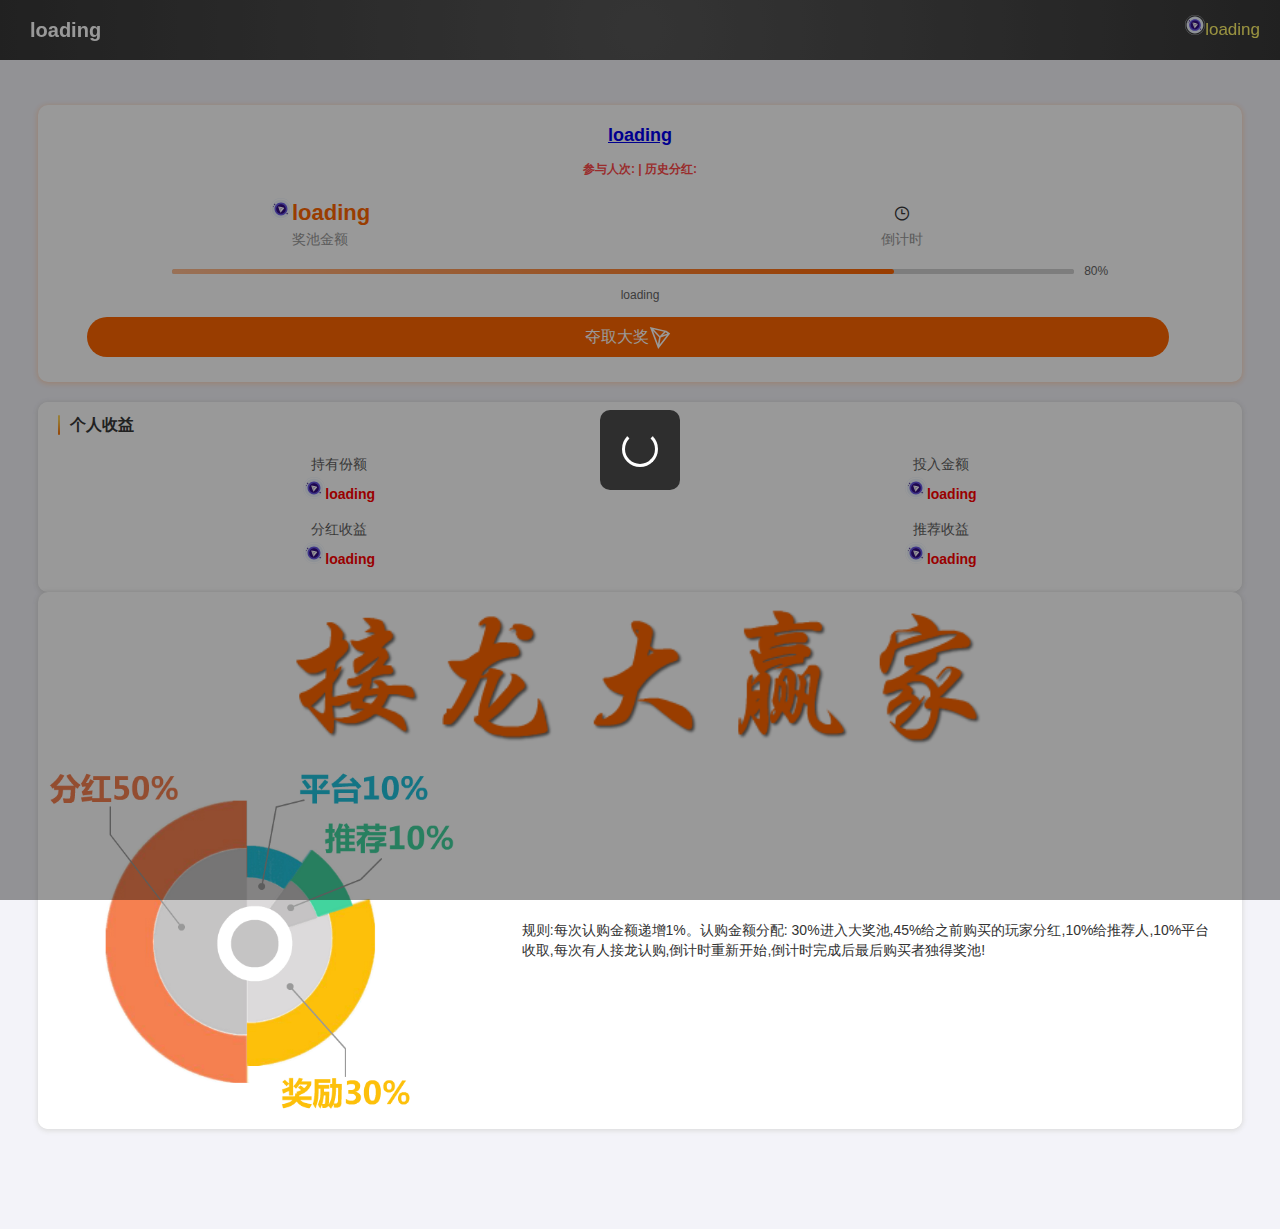
==== commit 40eaa285: "update page" ====
--- a/index.html
+++ b/index.html
@@ -44,20 +44,7 @@
 
             <button onclick="onOpenTips()">tips</button>-->
 
-            <div class="user-info">
-                <div class="pie-title">
-                    <img src="./assets/images/logo-name.png" />
-                </div>
-                <div class="pie-box">
-                    <div class="left">
-                        <img src="./assets/images/c.png" />
-                    </div>
-                    <div class="right">
-                        规则:每次认购金额递增1%。认购金额分配: 30%进入大奖池,45%给之前购买的玩家分红,10%给推荐人,10%平台收取,每次有人接龙认购,倒计时重新开始,倒计时完成后最后购买者独得奖池!
-                    </div>
-                </div>
-
-            </div>
+       
 
 
 
@@ -119,6 +106,21 @@
                         <p class="price"><a href="#"></a></p>
                     </div>
                 </div>
+            </div>
+
+            <div class="user-info">
+                <div class="pie-title">
+                    <img src="./assets/images/logo-name.png" />
+                </div>
+                <div class="pie-box">
+                    <div class="left">
+                        <img src="./assets/images/c.png" />
+                    </div>
+                    <div class="right">
+                        规则:每次认购金额递增1%。认购金额分配: 30%进入大奖池,45%给之前购买的玩家分红,10%给推荐人,10%平台收取,每次有人接龙认购,倒计时重新开始,倒计时完成后最后购买者独得奖池!
+                    </div>
+                </div>
+
             </div>
         </div>
 
@@ -191,7 +193,7 @@
             }
             state.address && contract.buy_token(recommend_user).send({
                 feeLimit: 100000000,
-                callValue: 0,// state.price,
+                callValue:  state.price,
                 //tokenID: "TLBaRhANQoJFTqre9Nf1mjuwNWjCJeYqUL",
                 //tokenValue: 1,
                 shouldPollResponse: true
@@ -222,12 +224,22 @@
                 $(".user-info .list-item span.user_income_value").html(income);
                 $(".user-info .list-item span.user_investment_value").html(investment);
                 $(".user-info .list-item span.user_recommend_value").html(recommend_value);
+
+
+
+                if (user_have_count > 0) {
+
+                    var link_str = window.location.origin + window.location.pathname + "?p=" + state.address;
+                    $("#recommond_link p a").html(link_str);
+                    $("#recommond_link p a").attr("href", link_str);
+                    $("#recommond_link").show();
+                }
                 WriteLog("当前用户持有:" + JSON.stringify(output));
             });
 
             state.address && contract.askprice().call().then(output => {
                 state.price = tronWeb.toDecimal(output.price);
-                WriteLog("当前价格:" + (state.price / (Math.pow(10, state.decimals))) + "RTX");
+                WriteLog("当前价格:" + (state.price / (Math.pow(10, state.decimals))) + "TRX");
             });
             $("#loading").hide();
             GetGameRoundInfo();
@@ -323,15 +335,8 @@
             var last_info = show_msg + " | " + new Date(tronWeb.toDecimal(output.last_buy_time) * 1000);
             $(".game .last-user").html(last_info);
             var price = math.chain(tronWeb.toDecimal(output.price)).divide(math.pow(10, 6));
-            $("div.btn span strong.btn_price").html(price + "RTX");
-
-            if (buy_count> 0) {
-
-                var link_str = window.location.origin + window.location.pathname + "?p="+state.address;
-                $("#recommond_link p a").html(link_str);
-                $("#recommond_link p a").attr("href", link_str);
-                $("#recommond_link").show();
-            }
+            $("div.btn span strong.btn_price").html(price + "TRX");
+
             
 
         }
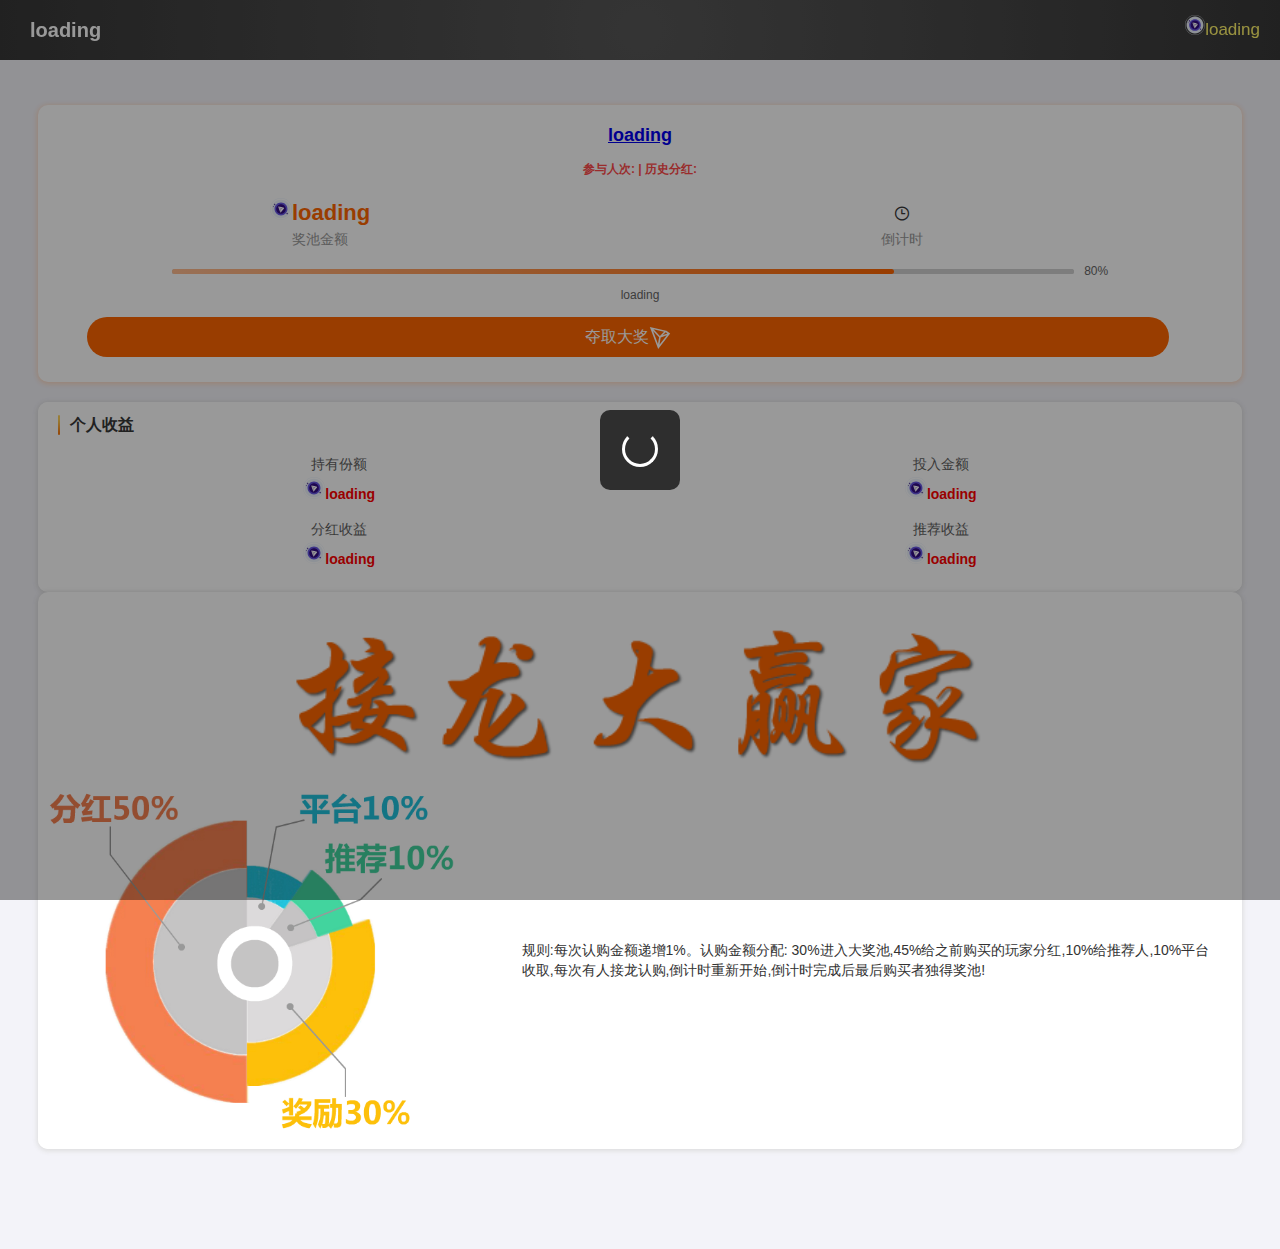
==== commit 8d1fda6b: "update page" ====
--- a/index.html
+++ b/index.html
@@ -48,7 +48,7 @@
 
 
 
-            <div class="game">
+            <div class="game" style="padding-top: 0;">
                 <!--<div class="tag">热门精选</div>-->
                 <div class="title"><a href="#" target="_blank">loading</a></div>
                 <div class="tips">参与人次:<span class="join_member"></span> |  历史分红:<span class="total_bonus"></span> </div>
@@ -108,7 +108,7 @@
                 </div>
             </div>
 
-            <div class="user-info">
+            <div class="user-info"  style="padding-top: 20px;">
                 <div class="pie-title">
                     <img src="./assets/images/logo-name.png" />
                 </div>
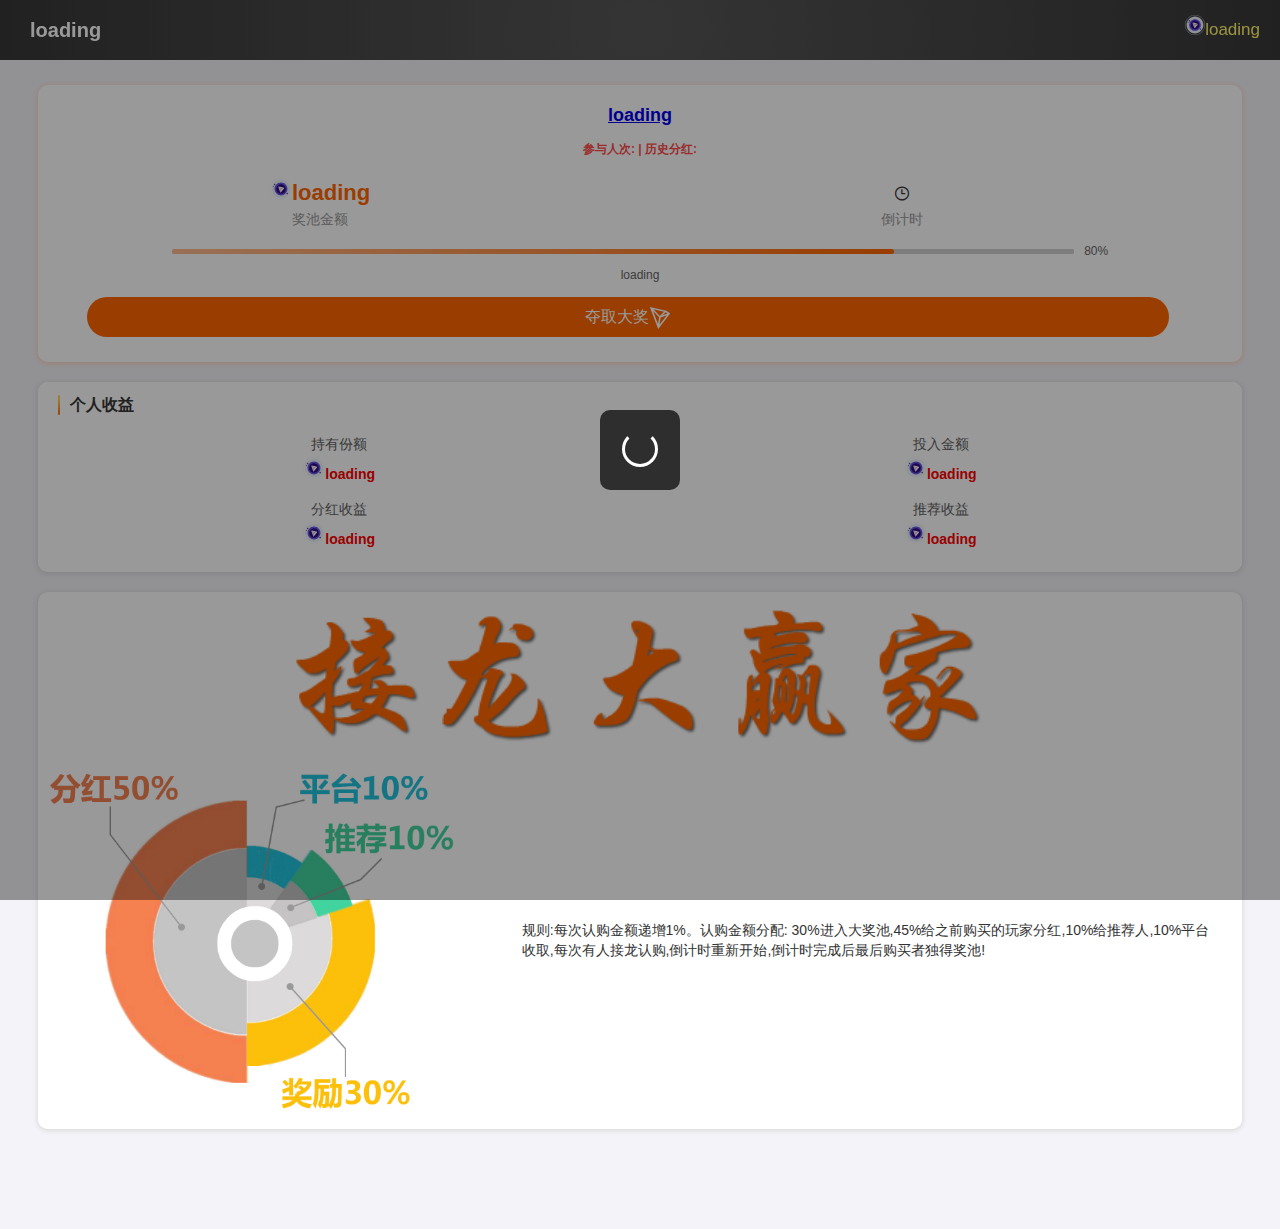
==== commit 3d3e3954: "update page" ====
--- a/index.html
+++ b/index.html
@@ -48,7 +48,7 @@
 
 
 
-            <div class="game" style="padding-top: 0;">
+            <div class="game" style="margin-top: 0;">
                 <!--<div class="tag">热门精选</div>-->
                 <div class="title"><a href="#" target="_blank">loading</a></div>
                 <div class="tips">参与人次:<span class="join_member"></span> |  历史分红:<span class="total_bonus"></span> </div>
@@ -108,7 +108,7 @@
                 </div>
             </div>
 
-            <div class="user-info"  style="padding-top: 20px;">
+            <div class="user-info"  style="margin-top: 20px;">
                 <div class="pie-title">
                     <img src="./assets/images/logo-name.png" />
                 </div>
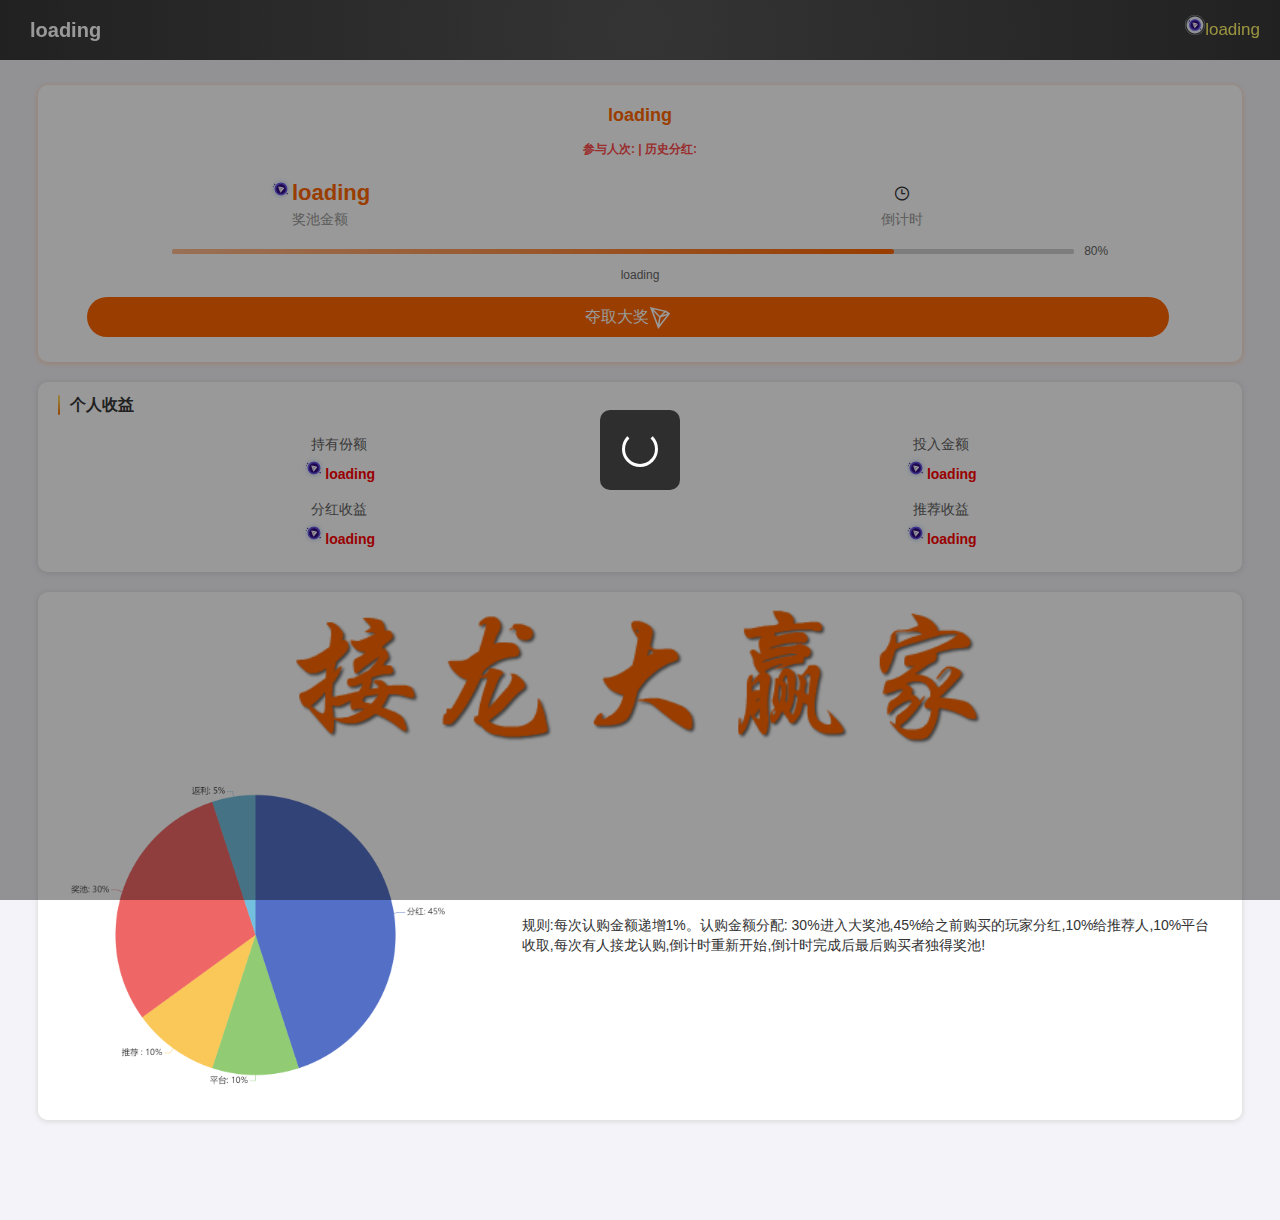
==== commit 137aaaa9: "add new page" ====
--- a/index.html
+++ b/index.html
@@ -5,7 +5,7 @@
     <meta charset="utf-8">
     <meta name="viewport" content="width=device-width,initial-scale=1.0">
     <meta content="width=device-width, initial-scale=1.0, maximum-scale=1.0, user-scalable=0;" name="viewport">
-    <title>DeFi FomoX</title>
+    <title>里拉斜塔--LeeLa</title>
 
     <link href="./assets/css/iconfont.css" rel="stylesheet" type="text/css" />
     <link href="./assets/css/skin.css" rel="stylesheet" type="text/css" />
@@ -75,7 +75,7 @@
 
 
             <!--个人信息-->
-            <div class="user-info">
+            <div class="user-info report">
                 <div class="title">
                     <img src="./assets/images/title-icon.png" />
                     <span>个人收益</span>
@@ -114,7 +114,7 @@
                 </div>
                 <div class="pie-box">
                     <div class="left">
-                        <img src="./assets/images/c.png" />
+                        <img src="./assets/images/charts.png" />
                     </div>
                     <div class="right">
                         规则:每次认购金额递增1%。认购金额分配: 30%进入大奖池,45%给之前购买的玩家分红,10%给推荐人,10%平台收取,每次有人接龙认购,倒计时重新开始,倒计时完成后最后购买者独得奖池!
@@ -145,7 +145,7 @@
                 <div class="notice-box-content-tit">公 告</div>
                 <div class="notice-box-content-box">
                     <p>
-                        请注意，本平台依托于<a href="https://tron.network/" target="_blank">Tron(波场)</a>，只要购买即可后续持续获得收益。<br />
+                        请注意，里拉斜塔(LeeLa)依托于<a href="https://tron.network/" target="_blank">Tron(波场)</a>，只要购买即可后续持续获得收益。<br />
                         在这里，呈现在眼前的，是一个去中心化，依托Tron(波场)智能合约的分布式应用。在阳光下，一切交易行为均有据可查。<br />
                         <a id="notice_contract_address" href="#" target="_blank" style="text-decoration: underline">波场合约地址</a><br />
                         推荐朋友来投资，可获得这笔投资额外的收益分成。
@@ -314,8 +314,8 @@
             var current_time = (new Date()).getTime();
 
             var left_seconds = parseInt(math.chain(over_time).subtract(current_time).divide(1000).done());
-            $(".game .progress progress").attr("value", left_seconds);
-            $(".game .progress progress").attr("max", game_times);
+            $(".game .progress progress").attr("value", parseInt(current_time));
+            $(".game .progress progress").attr("max", parseInt(over_time));
             $(".game .progress span").html((left_seconds * 100 / game_times).toFixed(2) + "%");
 
             $(".game .game_timer").timeTo({
--- a/assets/css/skin.css
+++ b/assets/css/skin.css
@@ -495,6 +495,7 @@
 
 /**大厅**/
 .hall{
+
 }
 .hall div.header{
 	display: flex;
@@ -514,6 +515,16 @@
 	float: left;
 	margin-left: 20px;
 }
+.hall .header .left a{
+	color: #fff;
+	text-decoration: none;
+}
+.hall .title a{
+	color: #f60;
+	text-decoration: none;
+}
+
+
 
 .hall .header .left img{
 	display: inline-block;
@@ -755,7 +766,8 @@
 
 
 
-/**游戏展示*/
+
+	/**游戏展示*/
 .game{
 	border-radius: 10px;
 	background: #fff;
@@ -766,6 +778,30 @@
 	box-shadow: 0px 1px 5px 1px #ffdbc4;
 	position: relative;
 }
+.report{
+	width: 94vw !important;
+}
+/*
+@media (max-width: 1023px) {
+
+	.game{
+		border-radius: 10px;
+		background: #fff;
+		margin-top: 20px;
+		margin-bottom: 20px;
+		width: 94vw;
+		margin-left: 3vw;
+		box-shadow: 0px 1px 5px 1px #ffdbc4;
+		position: relative;
+	}
+	.report{
+		width: 94vw !important;
+	}
+}
+
+*/
+
+
 
 .game-end{
 	box-shadow: 0px 1px 5px 1px #999;
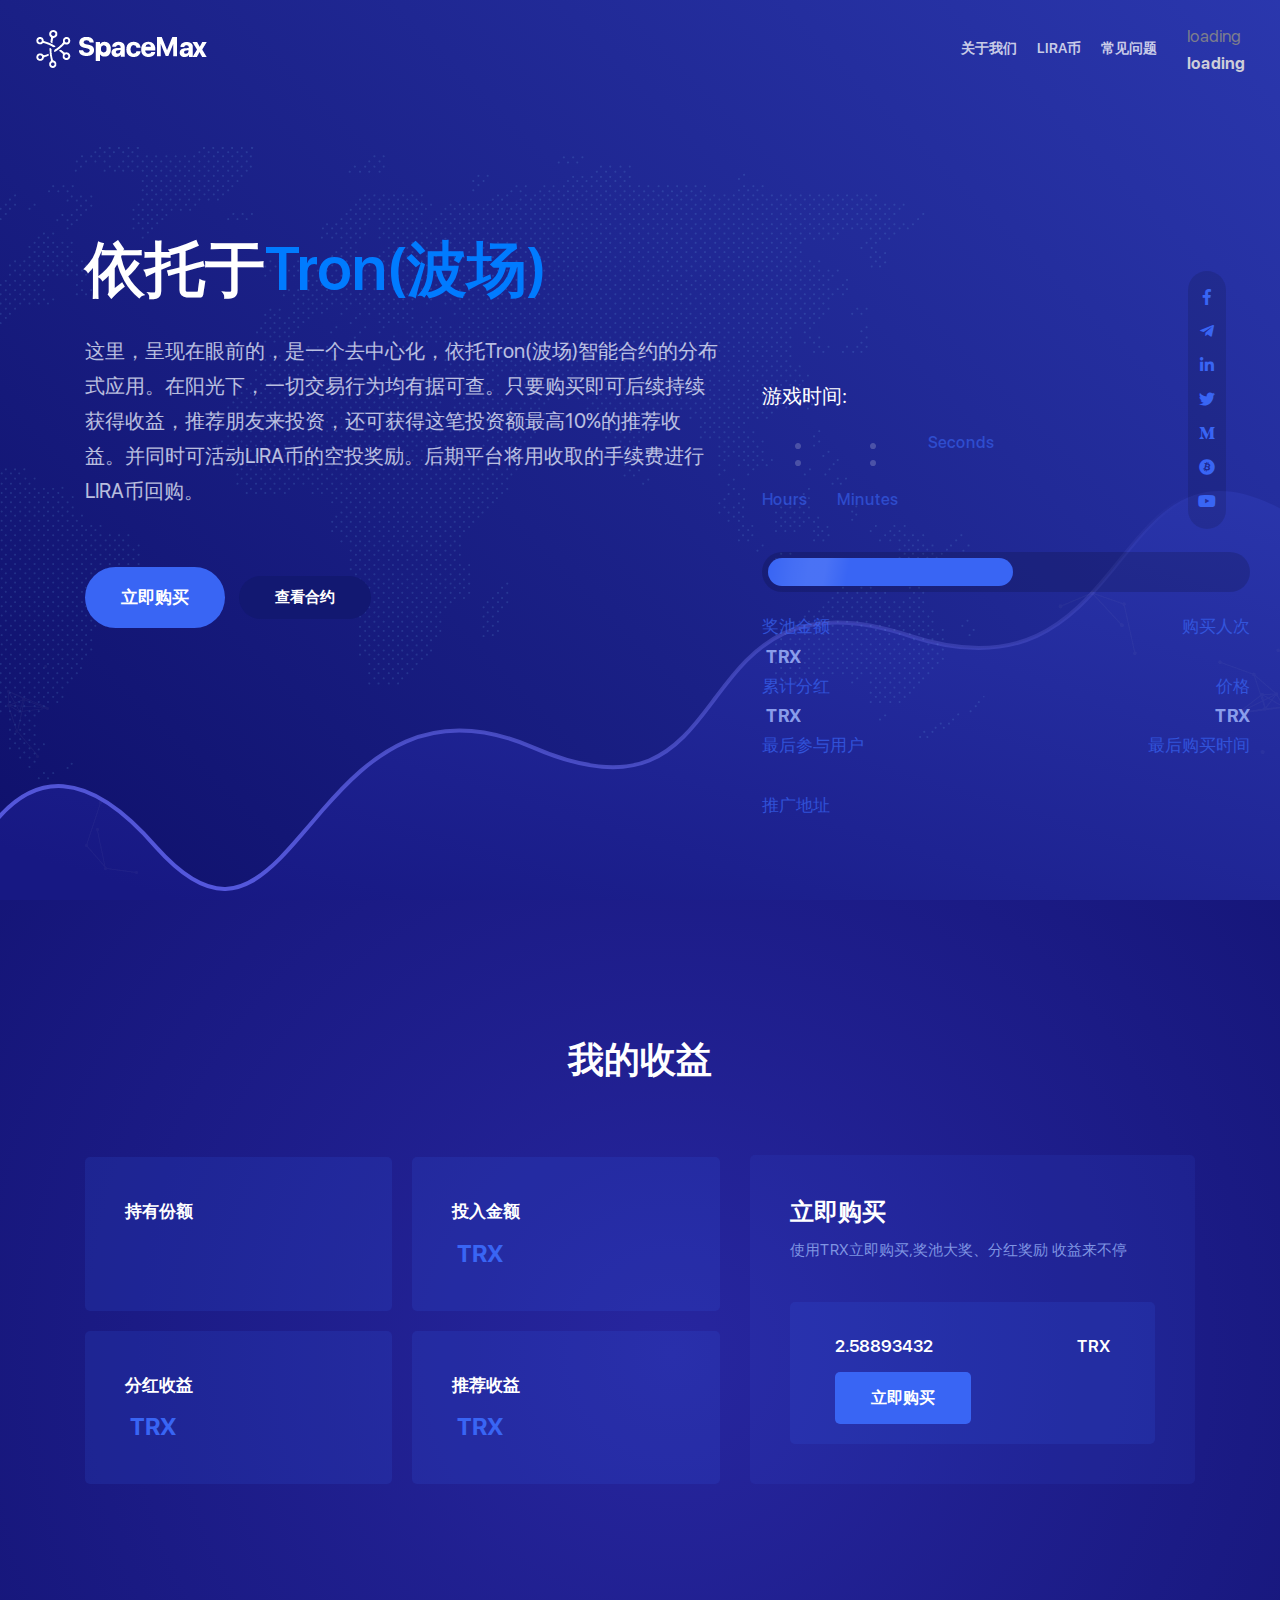
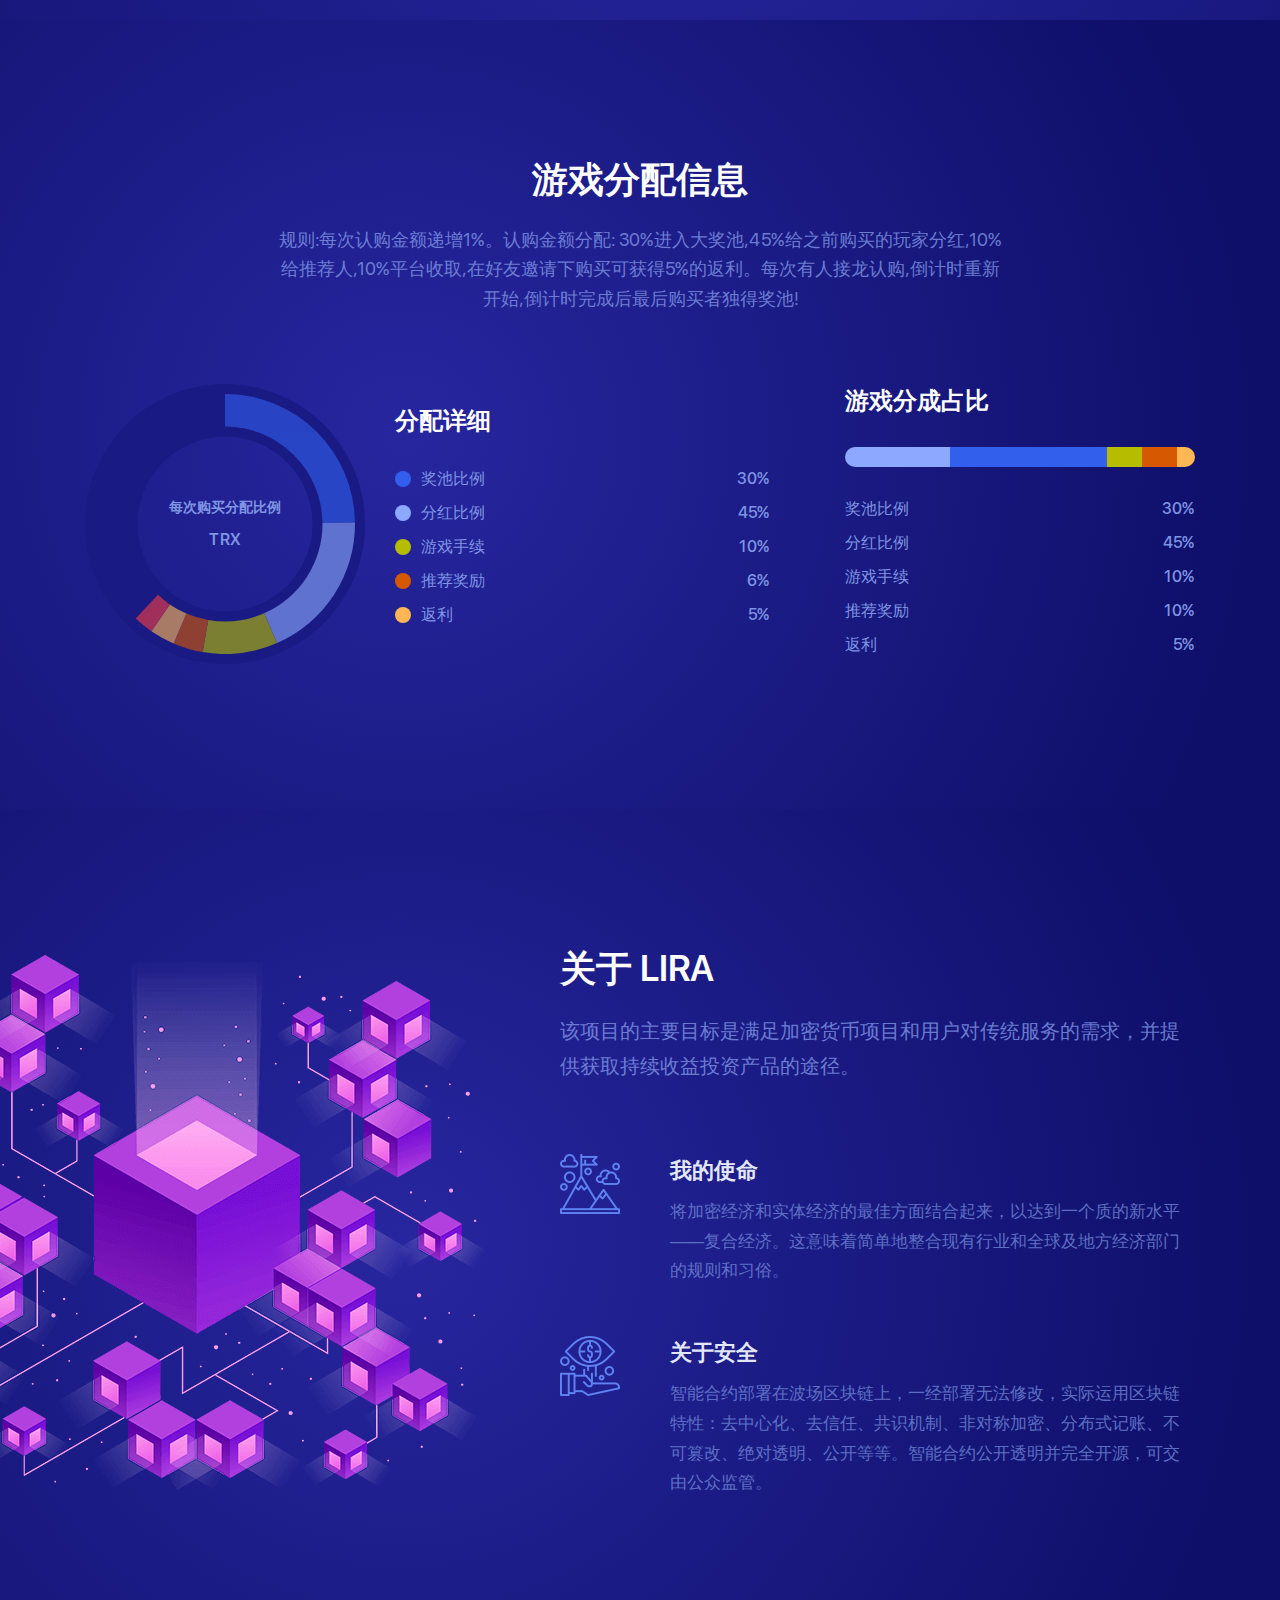
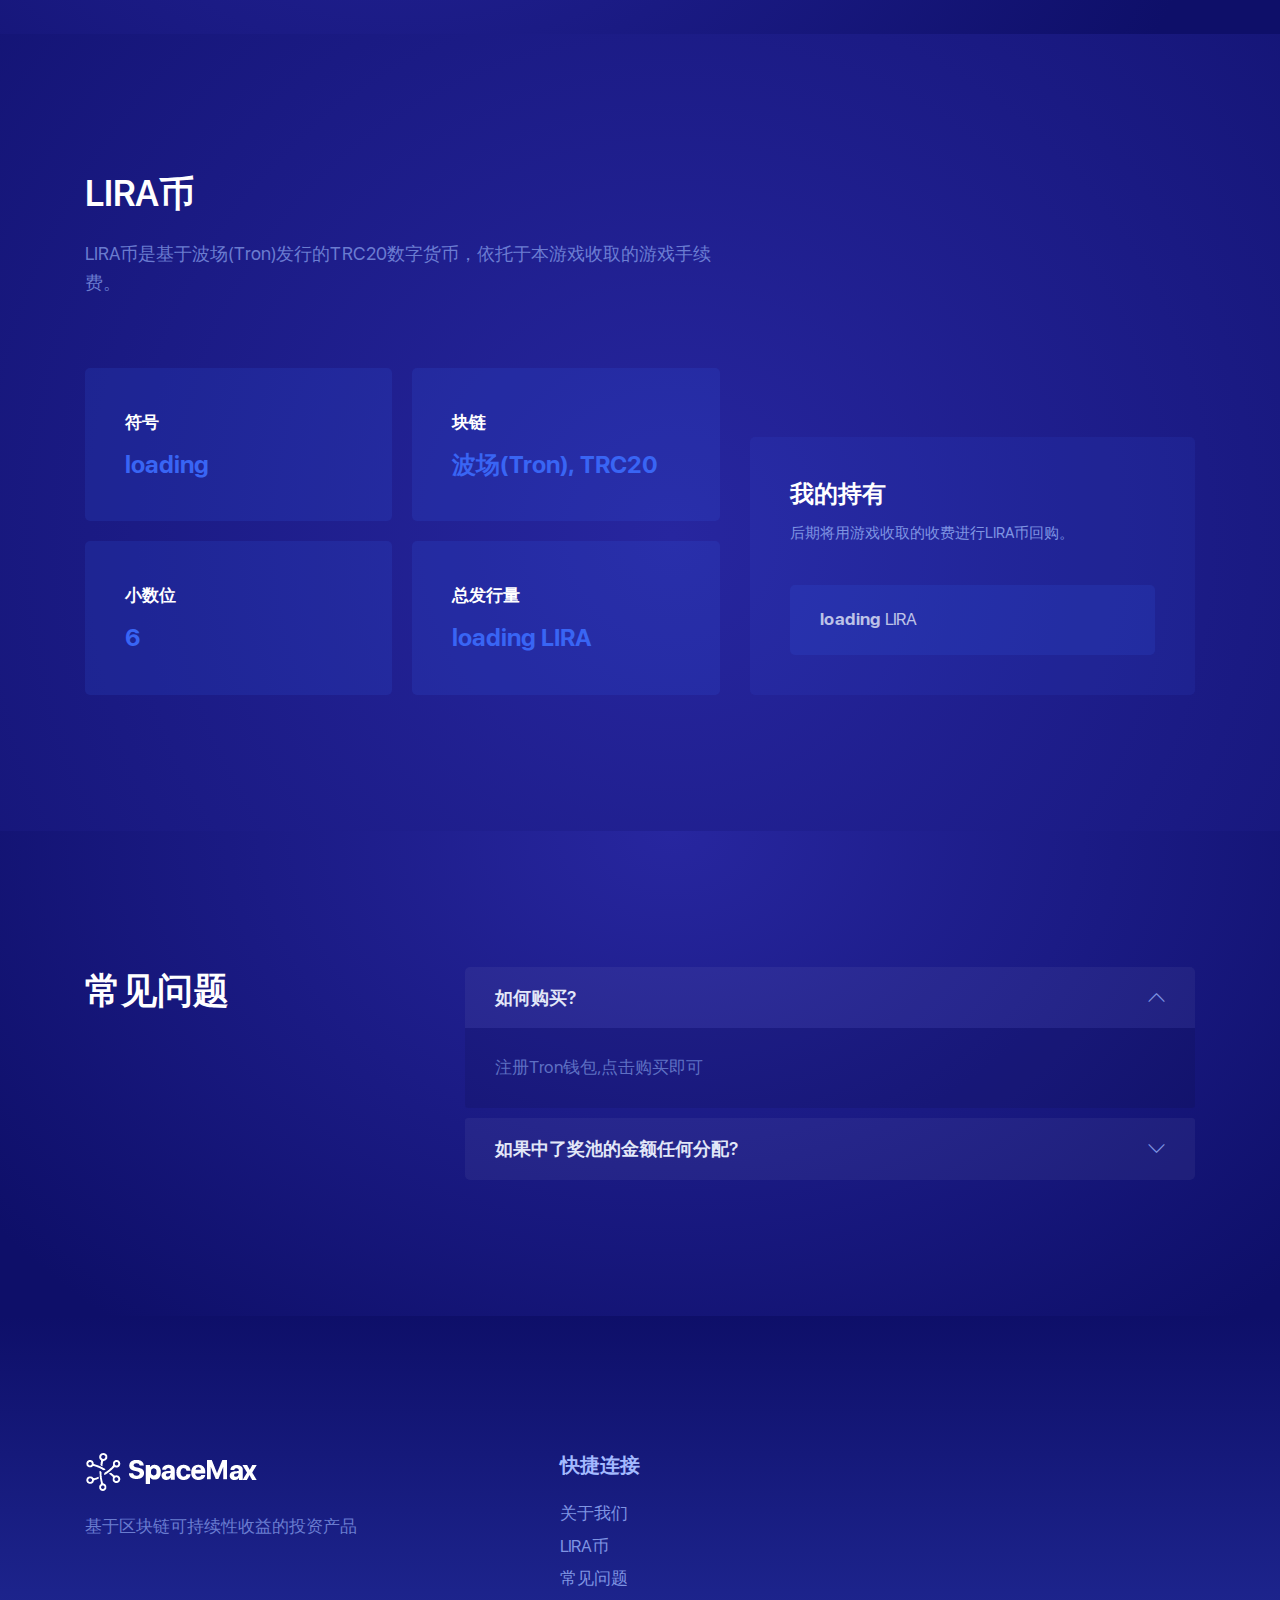
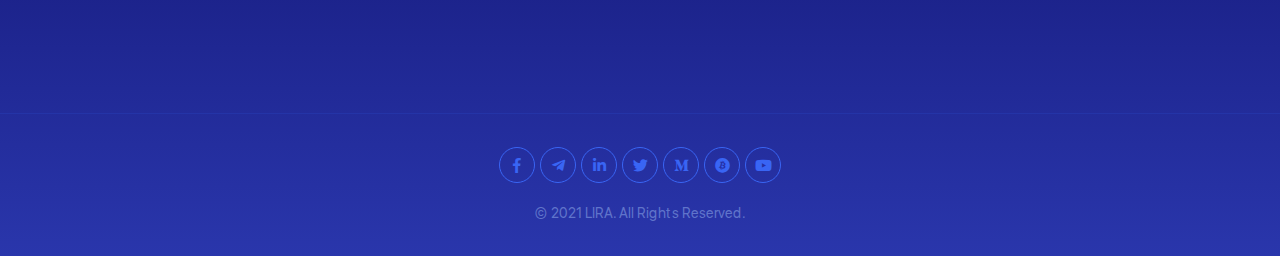
==== commit d56cb179: "update update pages" ====
--- a/index.html
+++ b/index.html
@@ -1,390 +1,587 @@
 <!DOCTYPE html>
-<html>
+<html lang="en">
 
 <head>
-    <meta charset="utf-8">
-    <meta name="viewport" content="width=device-width,initial-scale=1.0">
-    <meta content="width=device-width, initial-scale=1.0, maximum-scale=1.0, user-scalable=0;" name="viewport">
-    <title>里拉斜塔--LeeLa</title>
-
-    <link href="./assets/css/iconfont.css" rel="stylesheet" type="text/css" />
-    <link href="./assets/css/skin.css" rel="stylesheet" type="text/css" />
-    <script type="text/javascript" src="./assets/js/jquery-1.9.1.min.js"></script>
-
-    <link rel="stylesheet" href="./assets/css/timeTo.css">
-    <script src="./assets/js/TronWeb.js"></script>
-    <script src="./assets/js/math.js" crossorigin="anonymous" referrerpolicy="no-referrer"></script>
-    <script src="./assets/js/jquery.time-to.js" crossorigin="anonymous" referrerpolicy="no-referrer"></script>
-    <script src="./assets/js/jquery.query.js" crossorigin="anonymous" referrerpolicy="no-referrer"></script>
+    <meta charset="UTF-8" />
+    <meta name="viewport" content="width=device-width, initial-scale=1.0" />
+    <meta http-equiv="X-UA-Compatible" content="ie=edge" />
+    <title>里拉斜塔 | LIRA</title>
+    <link rel="icon" type="image/png" sizes="32x32" href="favicon.png" />
+    <link href="fonts/sfuidisplay.css" rel="stylesheet" />
+    <link rel="stylesheet" href="css/all.css" />
+    <link rel="stylesheet" href="css/plugins.min.css" />
+    <link rel="stylesheet" href="css/app.css" />
+    <link rel="stylesheet" href="css/custom.css" />
 </head>
-<body>
-
-    <div class="app hall">
-
-        <!--头部-->
-        <div class="header">
-            <div class="left">
-
-                <span>loading</span>
-            </div>
-            <div class="right">
-                <div class="price">
-                    <img src="./assets/images/tron.svg" style="width:20px;" /><strong>loading</strong>
-                </div>
-
-            </div>
-        </div>
-
-
-        <!--内容区域-->
-        <div class="content">
-
-            <!--<button onclick="onOpenLoading()">loading</button>-->
-            <!--<button onclick="onOpenNotice()">公告</button>
-
-            <button onclick="onOpenTips()">tips</button>-->
-
-       
-
-
-
-            <div class="game" style="margin-top: 0;">
-                <!--<div class="tag">热门精选</div>-->
-                <div class="title"><a href="#" target="_blank">loading</a></div>
-                <div class="tips">参与人次:<span class="join_member"></span> |  历史分红:<span class="total_bonus"></span> </div>
-                <div class="info">
-                    <div class="left">
-                        <div class="price"><img src="./assets/images/tron.svg" style="width:22px;" /><span class="prize_value">loading</span></div>
-                        <div>奖池金额</div>
-                    </div>
-                    <div class="right">
-                        <div class="time"><i class="iconfont icon-clock"></i><div class="game_timer"></div></div>
-                        <div>倒计时</div>
-                    </div>
-                </div>
-                <div class="progress">
-                    <progress value='80' max='100'></progress><span>80%</span>
-                </div>
-                <div class="last-user">loading</div>
-
-                <div class="btn">
-                    <span onclick="BuyToken()">夺取大奖<img src="./assets/images/tron_btn.svg" style="width:22px;vertical-align:middle;" /><strong class="btn_price"></strong></span>
-                </div>
-                <div class="more"></div>
-            </div>
-
-
-            <!--个人信息-->
-            <div class="user-info report">
-                <div class="title">
-                    <img src="./assets/images/title-icon.png" />
-                    <span>个人收益</span>
-                </div>
-
-                <div class="list-box">
-
-                    <div class="list-item">
-                        <p>持有份额</p>
-                        <p class="price"><img src="./assets/images/tron.svg" style="width:22px;" /><span class="user_have_count">loading</span></p>
-                    </div>
-                    <div class="list-item">
-                        <p>投入金额</p>
-                        <p class="price"><img src="./assets/images/tron.svg" style="width:22px;" /><span class="user_income_value">loading</span></p>
-                    </div>
-
-                    <div class="list-item">
-                        <p>分红收益</p>
-                        <p class="price"><img src="./assets/images/tron.svg" style="width:22px;" /><span class="user_investment_value">loading</span></p>
-                    </div>
-                    <div class="list-item">
-                        <p>推荐收益</p>
-                        <p class="price"><img src="./assets/images/tron.svg" style="width:22px;" /><span class="user_recommend_value">loading</span></p>
-                    </div>
-
-                    <div class="list-item" style="width:100%; display:none;" id="recommond_link" >
-                        <p>推广链接</p>
-                        <p class="price"><a href="#"></a></p>
-                    </div>
-                </div>
-            </div>
-
-            <div class="user-info"  style="margin-top: 20px;">
-                <div class="pie-title">
-                    <img src="./assets/images/logo-name.png" />
-                </div>
-                <div class="pie-box">
-                    <div class="left">
-                        <img src="./assets/images/charts.png" />
-                    </div>
-                    <div class="right">
-                        规则:每次认购金额递增1%。认购金额分配: 30%进入大奖池,45%给之前购买的玩家分红,10%给推荐人,10%平台收取,每次有人接龙认购,倒计时重新开始,倒计时完成后最后购买者独得奖池!
-                    </div>
-                </div>
-
-            </div>
-        </div>
-
-
-
-    </div>
-
-
-
+
+<body class="theme-blue" data-spy="scroll" data-target="#navbar-nav" data-animation="false" data-appearance="darkblue">
     <!--loading-->
     <div class="mask bg_4" id="loading" style="display:none;">
         <div class="loading">
             <div class="loading_bar"></div>
         </div>
     </div>
-
-
-    <!--notice-->
-    <div class="mask bg_5" id="notice" style="display:none;">
-        <div class="notice-box">
-            <div class="notice-box-content">
-                <div class="notice-box-content-tit">公 告</div>
-                <div class="notice-box-content-box">
-                    <p>
-                        请注意，里拉斜塔(LeeLa)依托于<a href="https://tron.network/" target="_blank">Tron(波场)</a>，只要购买即可后续持续获得收益。<br />
-                        在这里，呈现在眼前的，是一个去中心化，依托Tron(波场)智能合约的分布式应用。在阳光下，一切交易行为均有据可查。<br />
-                        <a id="notice_contract_address" href="#" target="_blank" style="text-decoration: underline">波场合约地址</a><br />
-                        推荐朋友来投资，可获得这笔投资额外的收益分成。
-                    </p>
-                </div>
-            </div>
-        </div>
-        <div class="notice-box-bottom">
-            <div class="notice-box-close" onclick="$('#notice').hide()">
-                <i class="iconfont icon-reeor" style="font-size:50px;"></i>
+    <div class="preloader">
+        <div class="wrapper">
+            <div class="blobs">
+                <div class="blob-center"></div>
+                <div class="blob"></div>
+                <div class="blob"></div>
+                <div class="blob"></div>
+                <div class="blob"></div>
+                <div class="blob"></div>
+                <div class="blob"></div>
+            </div>
+            <div>
+                <div class="loader-canvas canvas-left"></div>
+                <div class="loader-canvas canvas-right"></div>
             </div>
         </div>
     </div>
-
-    <!--tip-->
-    <div class="lh-tip-panel" id="tip" style="display:none;">
-        <div class="lh-tip-box lt-success">
-            <i class="iconfont icon-success"></i>
-            <span class="lt-msg">提交成功</span>
-        </div>
-    </div>
-
-    <script>
-
-        var contract = null;
-        var state = {
-            address: null,
-            balance: null,
-            contract: null,
-            tokenBalance: null,
-            decimals: 6,
-            price: 0,
-            game_info: {}
-        };
-
-        var artifact = {};
-        function BuyToken() {
-
-            var recommend_user = $.query.get('p');
-            if (!recommend_user || recommend_user == "") {
-                recommend_user = "TJBHq5um63GPdmmjhmSppuep69bygK7cJE";
-            }
-            if (!tronWeb.isAddress(recommend_user)) {
-                recommend_user = "TJBHq5um63GPdmmjhmSppuep69bygK7cJE";
-            }
-            state.address && contract.buy_token(recommend_user).send({
-                feeLimit: 100000000,
-                callValue:  state.price,
-                //tokenID: "TLBaRhANQoJFTqre9Nf1mjuwNWjCJeYqUL",
-                //tokenValue: 1,
-                shouldPollResponse: true
-            }).then(output => {
-                WriteLog("购买响应:" + JSON.stringify(output));
-                if (output.success) { InitPage(); } else {
-                    alert("Please refresh the page and try again")
-                }
-            });
-        }
-        function InitPage() {
-            $("#loading").show();
-
-            tronWeb.trx.getBalance(state.address).then(function (Balance) {
-                var Balance_format = math.chain(Balance).divide(math.pow(10, 6)).done();
-
-                $(".header .right strong").html(Balance_format);
-            });
-
-
-
-            state.address && contract.getBuerIncomeInvestment(state.address).call().then(output => {
-                var user_have_count = tronWeb.toDecimal(output.buy_count);
-                var investment = math.chain(tronWeb.toDecimal(output.investment)).divide(math.pow(10, 6)).done();
-                var recommend_value = math.chain(tronWeb.toDecimal(output.recommend_value)).divide(math.pow(10, 6)).done();
-                var income = math.chain(tronWeb.toDecimal(output.income)).divide(math.pow(10, 6)).done();
-                $(".user-info .list-item span.user_have_count").html(user_have_count);
-                $(".user-info .list-item span.user_income_value").html(income);
-                $(".user-info .list-item span.user_investment_value").html(investment);
-                $(".user-info .list-item span.user_recommend_value").html(recommend_value);
-
-
-
-                if (user_have_count > 0) {
-
-                    var link_str = window.location.origin + window.location.pathname + "?p=" + state.address;
-                    $("#recommond_link p a").html(link_str);
-                    $("#recommond_link p a").attr("href", link_str);
-                    $("#recommond_link").show();
-                }
-                WriteLog("当前用户持有:" + JSON.stringify(output));
-            });
-
-            state.address && contract.askprice().call().then(output => {
-                state.price = tronWeb.toDecimal(output.price);
-                WriteLog("当前价格:" + (state.price / (Math.pow(10, state.decimals))) + "TRX");
-            });
-            $("#loading").hide();
-            GetGameRoundInfo();
-        }
-        $(function () {
-            $("#loading").show();
-
-            $.get("./assets/SingleTokenGame.json", function (data) {
-
-                artifact = data;
-
-                waitForGlobal(function () {
-
-                    window.tronWeb.setDefaultBlock('latest');
-                    let tronWeb = window.tronWeb;
-
-                    state.address = tronWeb.defaultAddress.base58;
-                    if (state.address.toString().length < 32) {
-                        window.location.reload();
-                    }
-                    WriteLog("当前用户地址:" + state.address);
-                    let contract_address = tronWeb.address.fromHex(artifact.networks['*'].address);
-                    WriteLog("合约地址:" + contract_address);
-                    var contract_url = "https://nile.tronscan.org/#/contract/" + contract_address;
-                    jQuery("#notice_contract_address").attr("href", contract_url);
-
-                    //游戏名称
-                    $(".game .title a").attr("href", contract_url);
-                    if (!localStorage.getItem("seenWarning1")) {
-                        // Start phishing warning on load
-                        jQuery("#notice").show()
-
-                        localStorage.setItem("seenWarning1", true)
-                    }
-                    var my_address_link = "https://nile.tronscan.org/#/address/" + state.address;
-
-                    var show_msg = '<a href="' + my_address_link + '" target="_blank">' + state.address.substring(0, 7) + "..." + state.address.substring(state.address.length - 4) + '</a>';
-                    //当前用户地址
-                    $(".header .left span").html(show_msg);
-
-                    contract = tronWeb.contract(artifact.abi, contract_address);
-
-                    InitPage();
-
-                });
-            });
-
-        });
-
-        function WriteLog(msg) {
-            console.log(msg);
-        }
-
-
-
-
-        function BindPage(output) {
-            //游戏名称
-            $(".game .title a").html(output.name);
-            //最后购买用户+最后购买时间
-            var show_msg = "还没有人购买";
-            if (tronWeb.isAddress(output.last_buy_user_address)) {
-                var last_buy_user_address = tronWeb.address.fromHex(output.last_buy_user_address);
-
-
-                var address_link = "https://nile.tronscan.org/#/address/" + last_buy_user_address;
-
-                show_msg = '<a href="' + address_link + '" target="_blank">' + last_buy_user_address.substring(0, 7) + "..." + last_buy_user_address.substring(last_buy_user_address.length - 4) + "</a>";
-            }
-            var game_times = tronWeb.toDecimal(output.game_times);
-            var over_time = tronWeb.toDecimal(output.over_time) * 1000;
-            var current_time = (new Date()).getTime();
-
-            var left_seconds = parseInt(math.chain(over_time).subtract(current_time).divide(1000).done());
-            $(".game .progress progress").attr("value", parseInt(current_time));
-            $(".game .progress progress").attr("max", parseInt(over_time));
-            $(".game .progress span").html((left_seconds * 100 / game_times).toFixed(2) + "%");
-
-            $(".game .game_timer").timeTo({
-                seconds: left_seconds,
-                displayHours: true,
-                start: current_time < over_time,
-                callback: function () {
-                    GetGameRoundInfo();
-                }
-            });
-            var prize_value = math.chain(tronWeb.toDecimal(output.prize_value)).divide(math.pow(10, 6)).done();
-            $(".game .prize_value").html(prize_value);
-            var buy_count = tronWeb.toDecimal(output.buy_count);
-            $(".game .tips .join_member").html(buy_count);
-            var bonus_value = math.chain(tronWeb.toDecimal(output.bonus_value)).divide(math.pow(10, 6)).done();
-            $(".game .tips .total_bonus").html(bonus_value);
-            var last_info = show_msg + " | " + new Date(tronWeb.toDecimal(output.last_buy_time) * 1000);
-            $(".game .last-user").html(last_info);
-            var price = math.chain(tronWeb.toDecimal(output.price)).divide(math.pow(10, 6));
-            $("div.btn span strong.btn_price").html(price + "TRX");
-
+    <main class="main">
+        <header class="navbar navbar-sticky sticky-bg-color--darkblue navbar-expand-lg navbar-dark">
+            <div class="container-fluid position-relative">
+                <a class="navbar-brand" href="index.html">
+                    <img class="navbar-brand__regular" src="img/brand-logo-white.png" alt="brand-logo">
+                    <img class="navbar-brand__sticky" src="img/brand-logo-white.png" alt="sticky brand-logo">
+                </a>
+                <button class="navbar-toggler d-lg-none" type="button" data-toggle="navbarToggler"
+                    aria-label="Toggle navigation"> <span class="navbar-toggler-icon"></span> </button>
+                <div class="navbar-inner ml-lg-auto">
+                    <button class="navbar-toggler d-lg-none" type="button" data-toggle="navbarToggler"
+                        aria-label="Toggle navigation"> <span class="navbar-toggler-icon"></span> </button>
+                    <nav>
+                        <ul class="navbar-nav" id="navbar-nav">
+                            <li class="nav-item"> <a class="nav-link" href="#about">关于我们</a> </li>
+                            <li class="nav-item"> <a class="nav-link" href="#token-sale-details">LIRA币</a> </li>
+
+                            <li class="nav-item"> <a class="nav-link" href="#faq">常见问题</a> </li>
+                        </ul>
+                    </nav>
+                </div>
+                <div
+                    class="d-flex flex-column flex-sm-row align-items-center d-sm-inline-block ml-lg-1 ml-xl-2 mr-5 mr-sm-6 m-lg-0 header_right">
+                    <!--<a href="#" class="btn btn-size--md btn-border btn-border--width--2 btn-border--color--primary color--white rounded--full btn-hover--3d btn-hover--splash d-none d-sm-inline-block"> <span class="btn__text d-flex align-items-center">Join our Telegram </span> </a>
+                    <a href="#" class="btn btn-size--md btn-bg--primary rounded--full btn-hover--3d btn-hover--splash"> <span class="btn__text d-flex align-items-center"> <i class="icon icon-a-add color--white pr-1 h6-font font-w--700"></i> Sign up </span> </a>-->
+
+                    <p>loading</p>
+                    <strong class="text-color--200">loading</strong>
+                </div>
+            </div>
+        </header>
+        <section
+            class="hero hero--v6 hero--full section--darkblue bg-gradient--darkblue--1 d-flex align-items-center hidden">
+            <div class="background-holder background--bottom z-index1">
+                <img src="img/layout/map-1.png" alt="image" class="background-image-holder" />
+            </div>
+            <div class="svg-shape svg-shape-wave d-none d-lg-block">
+                <svg xmlns="http://www.w3.org/2000/svg" viewbox="0 0 1920 620">
+                    <defs>
+                        <lineargradient id="wave-1-a" x1="91.821%" x2="8.258%" y1="-3.695%" y2="81.178%">
+                            <stop offset="0%" stop-color="#2A36AC" />
+                            <stop offset="100%" stop-color="#171883" />
+                        </lineargradient>
+                        <lineargradient id="wave-1-b" x1="90.535%" x2="10.832%" y1="4.232%" y2="85.759%">
+                            <stop offset="0%" stop-color="#7679EC" stop-opacity="0" />
+                            <stop offset="100%" stop-color="#5659E1" />
+                        </lineargradient>
+                    </defs>
+                    <path class="svg-line" fill="url(#wave-1-a)" fill-rule="evenodd" stroke="url(#wave-1-b)"
+                        stroke-width="6"
+                        d="M-22.367223,829.365369 C47.8180949,725.233038 134.111268,731.437531 234.193598,847.152817 C273.353512,891.087195 307.028199,910.593177 338.265123,909.853439 C365.092805,909.218118 390.288083,894.182042 420.454093,863.630787 C429.588386,854.379841 438.997249,843.964548 451.335914,829.645952 C453.858532,826.718541 476.633091,799.992904 483.603802,791.987122 C504.948033,767.473516 522.234002,749.459356 540.435668,733.563857 C562.788651,714.043017 585.163058,699.16629 608.833467,688.824275 C664.49258,664.505837 726.433205,665.853427 799.302255,697.505792 C874.685922,730.250439 930.021659,735.252444 973.79212,717.251707 C992.450868,709.578239 1009.12469,697.759955 1025.59014,681.307946 C1038.52265,668.385995 1049.41242,655.028513 1067.90797,630.411498 C1069.06331,628.873768 1074.30586,621.882493 1075.73545,619.980561 C1094.31817,595.258063 1105.7581,581.219491 1119.4406,567.377636 C1137.08772,549.52499 1155.23692,536.056623 1175.64738,526.508862 C1223.79391,503.986512 1284.04516,503.894195 1364.18517,530.10651 C1441.86592,555.514446 1503.30729,554.203957 1555.08071,530.306348 C1577.09537,520.14481 1597.32891,505.962764 1617.26372,487.437577 C1633.34022,472.497869 1648.09715,456.026992 1667.76056,431.934359 C1670.72185,428.306027 1689.78833,404.658967 1695.30396,397.965487 C1712.53689,377.052492 1725.79585,362.613652 1739.58866,350.465124 C1756.33384,335.716199 1772.9761,325.393365 1790.81046,319.319361 C1831.54878,305.444757 1878.51106,314.004559 1937.4923,348.861006 C2123.16473,458.588806 2144.25888,666.20199 2001.45303,970.525832 L2000.65244,972.231901 L-125.452084,994.056123 L-22.422471,829.450405 L-22.367223,829.365369 Z"
+                        transform="translate(0 -310)" />
+                </svg>
+            </div>
+            <div class="container">
+                <div class="row">
+                    <div
+                        class="col-12 col-md-10 col-lg-8 col-xl-7 mx-auto mx-lg-0 mb-3 mt-8 mt-lg-0 text-center text-lg-left z-index2">
+                        <div class="hero-content">
+                            <h1 class="hero__title font-w--600 mb-2 mb-lg-3">依托于<a href="https://tron.network/"
+                                    target="_blank">Tron(波场)</a> </h1>
+                            <p class="hero__description text-color--200 font-size--20 opacity--80 mb-3 mb-lg-5 mb-md-6">
+                                这里，呈现在眼前的，是一个去中心化，依托Tron(波场)智能合约的分布式应用。在阳光下，一切交易行为均有据可查。只要购买即可后续持续获得收益，推荐朋友来投资，还可获得这笔投资额最高10%的推荐收益。并同时可活动LIRA币的空投奖励。后期平台将用收取的手续费进行LIRA币回购。
+                            </p>
+                            <div class="button-group d-flex flex-row flex-sm-row align-items-center d-sm-inline-block">
+                                <a href="#"
+                                    class="btn buy_now btn-bg--primary rounded--full btn-hover--3d btn-hover--splash">
+                                    <span class="btn__text">立即购买</span> </a>
+                                <a href="#" target="_blank"
+                                    class="btn view_contract btn-bg--darkblue rounded--full btn-hover--3d btn-hover--splash btn-size--sm">
+                                    <span class="btn__text">查看合约</span> </a>
+                            </div>
+                        </div>
+                    </div>
+
+                    <div
+                        class="col-xl-5 col-lg-7 position-relative pos-abs-xl-bottom-right z-index1 col-12 pb-md-5 pr-3 text-left">
+                        <div class="ico-progress ico-progress--v1">
+                            <div class="text-center text-lg-left">
+                                <span class="font-size--20 color--white mb-1" id="game_name">游戏时间:</span>
+                                <ul class="countdown d-flex mb-4 justify-content-center justify-content-lg-start text-left"
+                                    id="date" data-date="1622016350000">
+                                    <!--<li class="d-flex flex-column mr-2 mr-sm-3"> <span class="countdown__count h2-font font-w--500 mb-1" id="days"></span> <span class="color--primary font-w--500 opacity--60">Days</span> </li>-->
+                                    <li class="d-flex flex-column mr-2 mr-sm-3"> <span
+                                            class="countdown__count h2-font font-w--500 mb-1" id="hours"></span> <span
+                                            class="color--primary font-w--500 opacity--60">Hours</span> </li>
+                                    <li class="d-flex flex-column mr-2 mr-sm-3"> <span
+                                            class="countdown__count h2-font font-w--500 mb-1" id="minutes"></span> <span
+                                            class="color--primary font-w--500 opacity--60">Minutes</span> </li>
+                                    <li class="d-flex flex-column"> <span
+                                            class="countdown__count h2-font font-w--500 mb-1" id="seconds"></span> <span
+                                            class="color--primary font-w--500 opacity--60">Seconds</span> </li>
+                                </ul>
+                            </div>
+                            <div class="ico-progress-bar rounded--full d-flex align-items-center mb-2">
+                                <div class="ico-progress-bar__inner rounded--full bg-color--primary jsElement"
+                                    id="date_progress" data-progress-horizon="50.22"></div>
+                            </div>
+
+                            <div class="d-flex justify-content-between">
+                                <div class="ico-progress__text">
+                                    <span class="body-font color--primary opacity--70 font-w--500">奖池金额</span>
+                                    <p class="text-color--300 h6-font font-w--700"><span id="prize_value"></span> TRX
+                                    </p>
+                                </div>
+                                <div class="ico-progress__text text-right">
+                                    <span class="body-font color--primary opacity--70 font-w--500">购买人次</span>
+                                    <p class="text-color--300 h6-font font-w--700"><span id="join_member"></span></p>
+                                </div>
+
+                            </div>
+                            <div class="d-flex justify-content-between">
+                                <div class="ico-progress__text">
+                                    <span class="body-font color--primary opacity--70 font-w--500">累计分红</span>
+                                    <p class="text-color--300 h6-font font-w--700"><span id="total_bonus"></span> TRX</p>
+                                </div>
+                                <div class="ico-progress__text text-right">
+                                    <span class="body-font color--primary opacity--70 font-w--500">价格</span>
+                                    <p class="text-color--300 h6-font font-w--700"><span class="info_price"></span> TRX</p>
+                                </div>
+
+                            </div>
+                            <div class="d-flex justify-content-between">
+                                <div class="ico-progress__text">
+                                    <span class="body-font color--primary opacity--70 font-w--500">最后参与用户</span>
+                                    <p class="text-color--300 h6-font font-w--700"><span id="last_user"></span></p>
+                                </div>
+                                <div class="ico-progress__text text-right">
+                                    <span class="body-font color--primary opacity--70 font-w--500">最后购买时间</span>
+                                    <p class="text-color--300 h6-font font-w--700"><span id="last_time"></span></p>
+                                </div>
+                            </div>
+                            <div class="d-flex justify-content-between"  id="recommond_link" style="display:none;" >
+                                <div class="ico-progress__text">
+                                    <span class="body-font color--primary opacity--70 font-w--500">推广地址</span>
+                                    <h6><a href="#"></a></h6>
+                                </div>
+                            </div>
+                        </div>
+                    </div>
+                    <div class="col-12 col-md-1 pos-abs-md-vertical-center pos-right text-center  mr-md-3 mr-xl-2 z-index1">
+                        <ul class="icon-group icon-group--vertical rounded--full justify-content-center mb-3 mb-md-10">
+                            <li><a href="#" class="color--primary"><i class="fab fa-facebook-f"></i></a></li>
+                            <li><a href="#" class="color--primary"><i class="fab fa-telegram-plane"></i></a></li>
+                            <li><a href="#" class="color--primary"><i class="fab fa-linkedin-in"></i></a></li>
+                            <li><a href="#" class="color--primary"><i class="fab fa-twitter"></i></a></li>
+                            <li><a href="#" class="color--primary"><i class="fab fa-medium-m"></i></a></li>
+                            <li><a href="#" class="color--primary"><i class="fab fa-bitcoin"></i></a></li>
+                            <li><a href="#" class="color--primary"><i class="fab fa-youtube"></i></a></li>
+                        </ul>
+             
+                    </div>
+                </div>
+            </div>
+        </section>
+        <!--我的信息-->
+
+        <section class="space token-sale-details token-sale-details--v1 section--darkblue bg-gradient--darkblue--3"
+            id="my_report">
+            <div class="container">
+                <div class="row">
+                    <div class="col-12 col-sm-10 col-md-8 mx-auto">
+                        <div class="text-center mb-5 mb-lg-7 reveal">
+                            <h2 class="h3-font font-w--600 mb-2">我的收益</h2>
+
+                        </div>
+                    </div>
+                </div>
+                <div class="row align-items-end">
+                    <div class="col-12 col-lg-6 col-xl-7 mx-auto mx-md-0 remove-space--bottom">
+
+                        <div class="d-flex flex-row mb-2 reveal">
+                            <div class="card bg-color--blue-opacity--15 border--none p-2 p-md-4 mr-2 w-100">
+                                <span class="body-font font-w--600 mb-1">持有份额</span>
+                                <span class="color--primary h4-font font-w--700"><span
+                                        id="user_have_count"></span></span>
+                            </div>
+                            <div class="card bg-color--blue-opacity--15 border--none p-2 p-md-4 w-100">
+                                <span class="body-font font-w--600 mb-1">投入金额</span>
+                                <span class="color--primary h4-font font-w--700"><span id="user_income_value"></span>
+                                    TRX</span>
+                            </div>
+                        </div>
+                        <div class="d-flex flex-row mb-2 reveal">
+                            <div class="card bg-color--blue-opacity--15 border--none p-2 p-md-4 mr-2 w-100">
+                                <span class="body-font font-w--600 mb-1">分红收益</span>
+                                <span class="color--primary h4-font font-w--700"><span
+                                        id="user_investment_value"></span> TRX</span>
+                            </div>
+                            <div class="card bg-color--blue-opacity--15 border--none p-2 p-md-4 w-100">
+                                <span class="body-font font-w--600 mb-1">推荐收益</span>
+                                <span class="color--primary h4-font font-w--700"><span id="user_recommend_value"></span>
+                                    TRX</span>
+                            </div>
+                        </div>
+
+                    </div>
+
+                    <div class="col-12 col-lg-6 col-xl-5 mt-2 mt-lg-0">
+                        <div class="token-calculator bg-color--blue-opacity--10 rounded--05 p-2 p-md-4 reveal">
+                            <div class="mb-4">
+                                <h3 class="h4-font font-w--600 mb-1">立即购买 </h3>
+                                <span class="text-color--400 font-size--15">使用TRX立即购买,奖池大奖、分红奖励 收益来不停</span>
+                            </div>
+
+                            <div class="token-calculator-fields bg-color--blue-opacity--15 rounded--05 mt-3">
+
+                                <div class="input-field-row pb-0">
+                                    <input type="number" readonly="" value="2.58893432"
+                                        class="currency-input body-font font-w--600 btn_price" />
+                                    <span
+                                        class="currency-name currency-name--target body-font font-w--600 text-uppercase">TRX</span>
+                                </div>
+                                <div class="input-field-row pb-0">
+                                    <!-- Button BG Primary -->
+                                    <a href="#" class="btn btn-bg--primary btn-size--md mr-1 buy_now"><span
+                                            class="btn__text">立即购买</span></a>
+                                </div>
+
+                            </div>
+                        </div>
+                    </div>
+                </div>
+            </div>
+        </section>
+        <!--分配-->
+        <section class="space token-saleinfo token-saleinfo--v1 section--darkblue bg-gradient--darkblue--2">
+            <div class="container">
+                <div class="row">
+                    <div class="col-12 col-sm-10 col-md-8 mx-auto">
+                        <div class="text-center mb-5 mb-lg-7 reveal">
+                            <h2 class="h3-font font-w--600 mb-2">游戏分配信息</h2>
+                            <p class="h6-font">规则:每次认购金额递增1%。认购金额分配:
+                                30%进入大奖池,45%给之前购买的玩家分红,10%给推荐人,10%平台收取,在好友邀请下购买可获得5%的返利。每次有人接龙认购,倒计时重新开始,倒计时完成后最后购买者独得奖池!
+                            </p>
+                        </div>
+                    </div>
+                </div>
+                <div class="row">
+                    <div class="col-12 col-lg-8 pr-lg-6 mb-4 mb-lg-0">
+                        <div class="token-saleinfo-dist d-md-flex align-items-md-center reveal">
+                            <div id="pie-chart--v1"
+                                class="pie-chart--flat position-relative mx-auto mr-md-3 mb-3 mb-md-0">
+                                <div class="text-center d-flex flex-column pos-abs-center">
+                                    <span class="text-color--400 font-size--14 font-w--600 mb-1">每次购买分配比例</span>
+                                    <!--<span class="text-color--400 font-w--600 mb-1">购买金额</span>-->
+                                    <span class="text-color--400 font-w--600">TRX</span>
+                                </div>
+                            </div>
+                            <div class="content dist-content">
+                                <h3 class="h4-font font-w--600 mb-3">分配详细</h3>
+                                <ul class="content-list list-unstyled remove-space--bottom">
+                                    <li class="font-w--500 d-flex align-items-center justify-content-between mb-1">
+                                        <div class="d-flex align-items-center">
+                                            <span class="oval--md mr-1 jsElement" data-bg-color="#3260ED"></span>
+                                            <span class="content-list__name text-color--400">奖池比例</span>
+                                        </div> <span class="content-list__value text-color--400">30%</span>
+                                    </li>
+                                    <li class="font-w--500 d-flex align-items-center justify-content-between mb-1">
+                                        <div class="d-flex align-items-center">
+                                            <span class="oval--md mr-1 jsElement" data-bg-color="#8CA8FF"></span>
+                                            <span class="content-list__name text-color--400">分红比例</span>
+                                        </div> <span class="content-list__value text-color--400">45%</span>
+                                    </li>
+                                    <li class="font-w--500 d-flex align-items-center justify-content-between mb-1">
+                                        <div class="d-flex align-items-center">
+                                            <span class="oval--md mr-1 jsElement" data-bg-color="#B6BD00"></span>
+                                            <span class="content-list__name text-color--400">游戏手续</span>
+                                        </div> <span class="content-list__value text-color--400">10%</span>
+                                    </li>
+                                    <li class="font-w--500 d-flex align-items-center justify-content-between mb-1">
+                                        <div class="d-flex align-items-center">
+                                            <span class="oval--md mr-1 jsElement" data-bg-color="#D65800"></span>
+                                            <span class="content-list__name text-color--400">推荐奖励</span>
+                                        </div> <span class="content-list__value text-color--400">6%</span>
+                                    </li>
+                                    <li class="font-w--500 d-flex align-items-center justify-content-between mb-1">
+                                        <div class="d-flex align-items-center">
+                                            <span class="oval--md mr-1 jsElement" data-bg-color="#FFB755"></span>
+                                            <span class="content-list__name text-color--400">返利</span>
+                                        </div> <span class="content-list__value text-color--400">5%</span>
+                                    </li>
+                                </ul>
+
+
+                            </div>
+                        </div>
+                    </div>
+                    <div class="col-12 col-lg-4 ml-auto">
+                        <div class="content allocation-content reveal">
+                            <h3 class="h4-font font-w--600 mb-3">游戏分成占比 </h3>
+                            <div class="allocation-bar-wrapper bar-chart--v1 position-relative d-flex mb-3">
+                                <div class="bar-portion jsElement" data-bg-color="#8ca8ff" data-progress-horizon="30">
+                                    <span data-tooltip="">奖池比例 30%</span>
+                                </div>
+                                <div class="bar-portion jsElement" data-bg-color="#3260ed" data-progress-horizon="45">
+                                    <span data-tooltip="">分红比例 45%</span>
+                                </div>
+                                <div class="bar-portion jsElement" data-bg-color="#b6bd00" data-progress-horizon="10">
+                                    <span data-tooltip="">游戏手续 10%</span>
+                                </div>
+                                <div class="bar-portion jsElement" data-bg-color="#d65800" data-progress-horizon="10">
+                                    <span data-tooltip="">推荐奖励 10%</span>
+                                </div>
+                                <div class="bar-portion jsElement" data-bg-color="#ffb755" data-progress-horizon="5">
+                                    <span data-tooltip="">返利 5%</span>
+                                </div>
+                            </div>
+                            <ul class="content-list list-unstyled remove-space--bottom">
+                                <li class="font-w--500 d-flex align-items-center justify-content-between mb-1">
+                                    <div class="d-flex align-items-center">
+                                        <span class="content-list__name text-color--400">奖池比例</span>
+                                    </div> <span class="content-list__value text-color--400">30%</span>
+                                </li>
+                                <li class="font-w--500 d-flex align-items-center justify-content-between mb-1">
+                                    <div class="d-flex align-items-center">
+                                        <span class="content-list__name text-color--400">分红比例</span>
+                                    </div> <span class="content-list__value text-color--400">45%</span>
+                                </li>
+                                <li class="font-w--500 d-flex align-items-center justify-content-between mb-1">
+                                    <div class="d-flex align-items-center">
+                                        <span class="content-list__name text-color--400">游戏手续</span>
+                                    </div> <span class="content-list__value text-color--400">10%</span>
+                                </li>
+                                <li class="font-w--500 d-flex align-items-center justify-content-between mb-1">
+                                    <div class="d-flex align-items-center">
+                                        <span class="content-list__name text-color--400">推荐奖励</span>
+                                    </div> <span class="content-list__value text-color--400">10%</span>
+                                </li>
+                                <li class="font-w--500 d-flex align-items-center justify-content-between mb-1">
+                                    <div class="d-flex align-items-center">
+                                        <span class="content-list__name text-color--400">返利</span>
+                                    </div> <span class="content-list__value text-color--400">5%</span>
+                                </li>
+                            </ul>
+                        </div>
+                    </div>
+                </div>
+            </div>
+        </section>
+        <!--关于我们-->
+        <section class="space about about--v1 section--darkblue bg-gradient--darkblue--2" id="about">
+            <div class="container">
+                <div class="row align-items-center">
+                    <div class="col-12 col-lg-5 mb-6 mb-lg-0">
+                        <picture class="about__image">
+                            <img src="img/illustration-01.png" alt="illustration" />
+                        </picture>
+                    </div>
+                    <div class="col-12 col-lg-7 remove-space--bottom">
+                        <div class="mb-5 mb-lg-7 text-center text-lg-left reveal">
+                            <h2 class="h3-font font-w--600 mb-2">关于 LIRA</h2>
+                            <p class="font-size--20">该项目的主要目标是满足加密货币项目和用户对传统服务的需求，并提供获取持续收益投资产品的途径。</p>
+                        </div>
+                        <div class="d-md-flex mb-4 mb-lg-5 text-center text-md-left reveal">
+                            <span class="mb-3 mb-lg-0 mr-md-5"> <img src="img/icon-mission.png" alt="icon" /> </span>
+                            <div>
+                                <h3 class="h5-font font-w--600 text-color--200 mb-1">我的使命</h3>
+                                <p class="text-color--500">
+                                    将加密经济和实体经济的最佳方面结合起来，以达到一个质的新水平——复合经济。这意味着简单地整合现有行业和全球及地方经济部门的规则和习俗。</p>
+                            </div>
+                        </div>
+                        <div class="d-md-flex mb-4 mb-lg-5 text-center text-md-left reveal">
+                            <span class="mb-3 mb-lg-0 mr-md-5"> <img src="img/icon-vision.png" alt="icon" /> </span>
+                            <div>
+                                <h3 class="h5-font font-w--600 text-color--200 mb-1">关于安全</h3>
+                                <p class="text-color--500">
+                                    智能合约部署在波场区块链上，一经部署无法修改，实际运用区块链特性：去中心化、去信任、共识机制、非对称加密、分布式记账、不可篡改、绝对透明、公开等等。智能合约公开透明并完全开源，可交由公众监管。
+                                </p>
+                            </div>
+                        </div>
+                        <!--<div class="d-md-flex mb-4 mb-lg-5 text-center text-md-left reveal">
+                            <span class="mb-3 mb-lg-0 mr-md-5"> <img src="img/icon-background.png" alt="icon" /> </span>
+                            <div>
+                                <h3 class="h5-font font-w--600 text-color--200 mb-1">Our Background</h3>
+                                <p class="text-color--500">IcoNijna brings together best aspects of crypto- and real economy in order to get to a qualitatively new level - composite economy. This means a simple integration of rules and customs of existing industries and segments of global and local economies.</p>
+                            </div>
+                        </div>-->
+                    </div>
+                </div>
+            </div>
+        </section>
+
+        <!--LIRA币介绍-->
+        <section class="space token-sale-details token-sale-details--v1 section--darkblue bg-gradient--darkblue--3"
+            id="token-sale-details">
+            <div class="container">
+                <div class="row align-items-end">
+                    <div class="col-12 col-lg-6 col-xl-7 mx-auto mx-md-0 remove-space--bottom">
+                        <div class="mb-5 mb-lg-7 text-center text-md-left reveal">
+                            <h2 class="h3-font font-w--600 mb-2">LIRA币</h2>
+                            <p class="h6-font">LIRA币是基于波场(Tron)发行的TRC20数字货币，依托于本游戏收取的游戏手续费。</p>
+                        </div>
+                        <div class="d-flex flex-row mb-2 reveal">
+                            <div class="card bg-color--blue-opacity--15 border--none p-2 p-md-4 mr-2 w-100">
+                                <span class="body-font font-w--600 mb-1">符号</span>
+                                <span class="color--primary h4-font font-w--700"><strong id="leela_symbol">loading</strong></span>
+                            </div>
+                            <div class="card bg-color--blue-opacity--15 border--none p-2 p-md-4 w-100">
+                                <span class="body-font font-w--600 mb-1">块链</span>
+                                <span class="color--primary h4-font font-w--700">波场(Tron), TRC20</span>
+                            </div>
+                        </div>
+                        <div class="d-flex flex-row mb-2 reveal">
+                            <div class="card bg-color--blue-opacity--15 border--none p-2 p-md-4 mr-2 w-100">
+                                <span class="body-font font-w--600 mb-1">小数位</span>
+                                <span class="color--primary h4-font font-w--700">6</span>
+                            </div>
+                            <div class="card bg-color--blue-opacity--15 border--none p-2 p-md-4 w-100">
+                                <span class="body-font font-w--600 mb-1">总发行量</span>
+                                <span class="color--primary h4-font font-w--700"><strong id="leela_totalsupply">loading</strong> LIRA</span>
+                            </div>
+                        </div>
+                    </div>
+                    <div class="col-12 col-lg-6 col-xl-5 mt-2 mt-lg-0">
+                        <div class="token-calculator bg-color--blue-opacity--10 rounded--05 p-2 p-md-4 reveal">
+                            <div class="mb-4">
+                                <h3 class="h4-font font-w--600 mb-1">我的持有 </h3>
+                                <span class="text-color--400 font-size--15">后期将用游戏收取的收费进行LIRA币回购。</span>
+                            </div>
+                            <!--<div class="d-flex align-items-center flex-wrap">
+                                <button class="token-calculator__coin token-calculator__coin--is-active d-flex align-items-center rounded--05"> <img src="img/icon-eth.svg" alt="coin-icon" class="svg" /> <span class="coin-name font-w--600 color--white ml-1" data-coin="eth">以太坊</span> </button>
+                                <button class="token-calculator__coin d-flex align-items-center rounded--05"> <img src="img/icon-btc.svg" alt="coin-icon" class="svg" /> <span class="coin-name font-w--600 color--white ml-1" data-coin="btc">比特币</span> </button>
+                                <button class="token-calculator__coin d-flex align-items-center rounded--05"> <img src="img/icon-bch.svg" alt="coin-icon" class="svg" /> <span class="coin-name font-w--600 color--white ml-1" data-coin="bch">比特币现金</span> </button>
+                                <button class="token-calculator__coin d-flex align-items-center rounded--05"> <img src="img/icon-ltc.svg" alt="coin-icon" class="svg" /> <span class="coin-name font-w--600 color--white ml-1" data-coin="ltc">莱特币</span> </button>
+                            </div>-->
+                            <div class="token-calculator-fields bg-color--blue-opacity--15 rounded--05 mt-3">
+                                <p class="text-color--200"><strong id="leela_handle">loading</strong> LIRA</p>
+                            
+                            </div>
+                        </div>
+                    </div>
+                </div>
+
+            </div>
+        </section>
+
+
+        <section class="section--darkblue bg-gradient--darkblue--5">
             
 
-        }
-        function GetGameRoundInfo() {
-            let tronWeb = window.tronWeb;
-            state.address && contract.getCurrentRoundInfo().call().then(output => {
-                WriteLog("当前游戏信息:" + JSON.stringify(output));
-                BindPage(output);
-            });
-            state.address && contract.getDecimals().call().then(output => {
-                state.decimals = tronWeb.toDecimal(output);
-                WriteLog("货币精度:" + tronWeb.toDecimal(output));
-            });
-        }
-        var waitForGlobal = async (call_back) => {
-            // 1. check variable, 检查tronweb是否已经加载
-            if (window.tronWeb) {
-
-                let tronWeb = window.tronWeb;
-                //tronWeb.setHeader({ "TRON-PRO-API-KEY": 'your api key' });
-                // 2. check node connection，检查所需要的API是否都可以连通
-                //const nodes = await tronWeb.isConnected();
-                //const connected = !Object.entries(nodes).map(([name, connected]) => {
-                //    if (!connected) {
-                //        console.error(`Error: ${name} is not connected`);
-                //    }
-                //    return connected;
-                //}).includes(false);
-                //if (connected) {
-                call_back()
-                //} else {
-                //    console.error(`Error: TRON node is not connected`);
-                //    console.error('wait for tronLink');
-                //    setTimeout(async () => {
-                //        await waitForGlobal(call_back);
-                //    }, 100);
-                //}
-
-            } else {
-                // 如果检测到没有注入tronWeb对象，则等待100ms后重新检测
-                console.error('wait for tronLink');
-                setTimeout(async () => {
-                    await waitForGlobal(call_back);
-                }, 100);
-            }
-        };
-    </script>
-
+            <div class="space faq faq--v1" id="faq">
+                <div class="container">
+                    <div class="row">
+                        <div class="col-12 col-lg-4">
+                            <div class="text-center text-sm-left mb-5 mb-lg-7 reveal">
+                                <h2 class="h3-font font-w--600 mb-2">常见问题</h2>
+                            </div>
+                        </div>
+
+                        <div class="col-12 col-lg-8">
+                            <div class="accordion accordion--v1 reveal remove-space--bottom" id="accordion1">
+                                <div class="card mb-1">
+                                    <button class="btn btn-header btn-link" type="button" data-toggle="collapse"
+                                        data-target="#collapse1" aria-expanded="true" aria-controls="collapse1">
+                                        <span class="h6-font text-color--200 text-left font-w--600">如何购买?</span>
+                                        <i class="icon icon-up-arrow"></i>
+                                    </button>
+                                    <div id="collapse1" class="collapse show" data-parent="#accordion1">
+                                        <div class="card-body pl-3">
+                                            <p class="text-color--500">注册Tron钱包,点击购买即可</p>
+                                        </div>
+                                    </div>
+                                </div>
+
+                                <div class="card mb-1">
+                                    <button class="btn btn-header btn-link collapsed" type="button"
+                                        data-toggle="collapse" data-target="#collapse2" aria-expanded="false"
+                                        aria-controls="collapse2">
+                                        <span class="h6-font text-color--200 text-left font-w--600">如果中了奖池的金额任何分配?</span>
+                                        <i class="icon icon-up-arrow"></i>
+                                    </button>
+                                    <div id="collapse2" class="collapse" data-parent="#accordion1">
+                                        <div class="card-body pl-3">
+                                            <p class="text-color--500">因为我们智能合约部署在波场Tron区块链上,无需人工干预,到时如有人中了大奖将自动发放奖池的全部金额给中奖用户。</p>
+                                        </div>
+                                    </div>
+                                </div>
+
+                                
+
+                            </div>
+                        </div>
+                    </div>
+
+                </div>
+
+            </div>
+
+        </section>
+
+
+
+        <footer class="footer section--darkblue bg-gradient--darkblue--6">
+            <div class="space--top pb-6 pb-lg-10 border--bottom">
+                <div class="container">
+                    <div class="row">
+                        <div class="col-12 col-md-9 col-lg-5 pr-lg-7 mb-4 mb-lg-0">
+                            <span class="mb-2"> <img src="img/brand-logo-white.png" alt="brand-logo" /> </span>
+                            <p>基于区块链可持续性收益的投资产品</p>
+                        </div>
+                        <div class="col-6 col-md-4 col-lg-2 mb-1 mb-lg-0">
+                            <h3 class="font-size--20 text-color--300 mb-2 font-w--700">快捷连接</h3>
+                            <ul class="list-unstyled">
+                                <li><a href="#about" class="text-color--400 body-font">关于我们</a></li>
+                                <li><a href="#token-sale-details" class="text-color--400 body-font">LIRA币</a></li>
+                                <li><a href="##faq" class="text-color--400 body-font">常见问题</a></li>
+
+                            </ul>
+                        </div>
+
+
+                    </div>
+                </div>
+            </div>
+            <div class="py-3">
+                <div class="container">
+                    <div class="row">
+                        <div class="col text-center">
+                            <ul class="icon-group icon-rounded icon-rounded-color--primary justify-content-center">
+                                <li><a href="#" class="color--primary"><i class="fab fa-facebook-f"></i></a></li>
+                                <li><a href="#" class="color--primary"><i class="fab fa-telegram-plane"></i></a></li>
+                                <li><a href="#" class="color--primary"><i class="fab fa-linkedin-in"></i></a></li>
+                                <li><a href="#" class="color--primary"><i class="fab fa-twitter"></i></a></li>
+                                <li><a href="#" class="color--primary"><i class="fab fa-medium-m"></i></a></li>
+                                <li><a href="#" class="color--primary"><i class="fab fa-bitcoin"></i></a></li>
+                                <li><a href="#" class="color--primary"><i class="fab fa-youtube"></i></a></li>
+                            </ul>
+                            <p class="text-color--500 font-size--14">&copy; 2021 <a href="#"
+                                    class="text-color--500">LIRA</a>. All Rights Reserved.</p>
+                        </div>
+                    </div>
+                </div>
+            </div>
+        </footer>
+    </main>
+
+    <script type="text/javascript" src="js/jquery-1.9.1.min.js"></script>
+    <script src="js/TronWeb.js"></script>
+    <script src="js/math.js" crossorigin="anonymous" referrerpolicy="no-referrer"></script>
+
+    <script src="js/plugins.min.js"></script>
+    <script src="js/app.js"></script>
+    <script src="js/jquery.query.js" crossorigin="anonymous" referrerpolicy="no-referrer"></script>
 </body>
 
 </html>--- a/fonts/sfuidisplay.css
+++ b/fonts/sfuidisplay.css
@@ -0,0 +1 @@
+@font-face{font-family:sfui;src:url([data-uri]) format('woff2'),url([data-uri]) format('woff');font-weight:400;font-style:normal}@font-face{font-family:sfui;src:url([data-uri]) format('woff2'),url([data-uri]